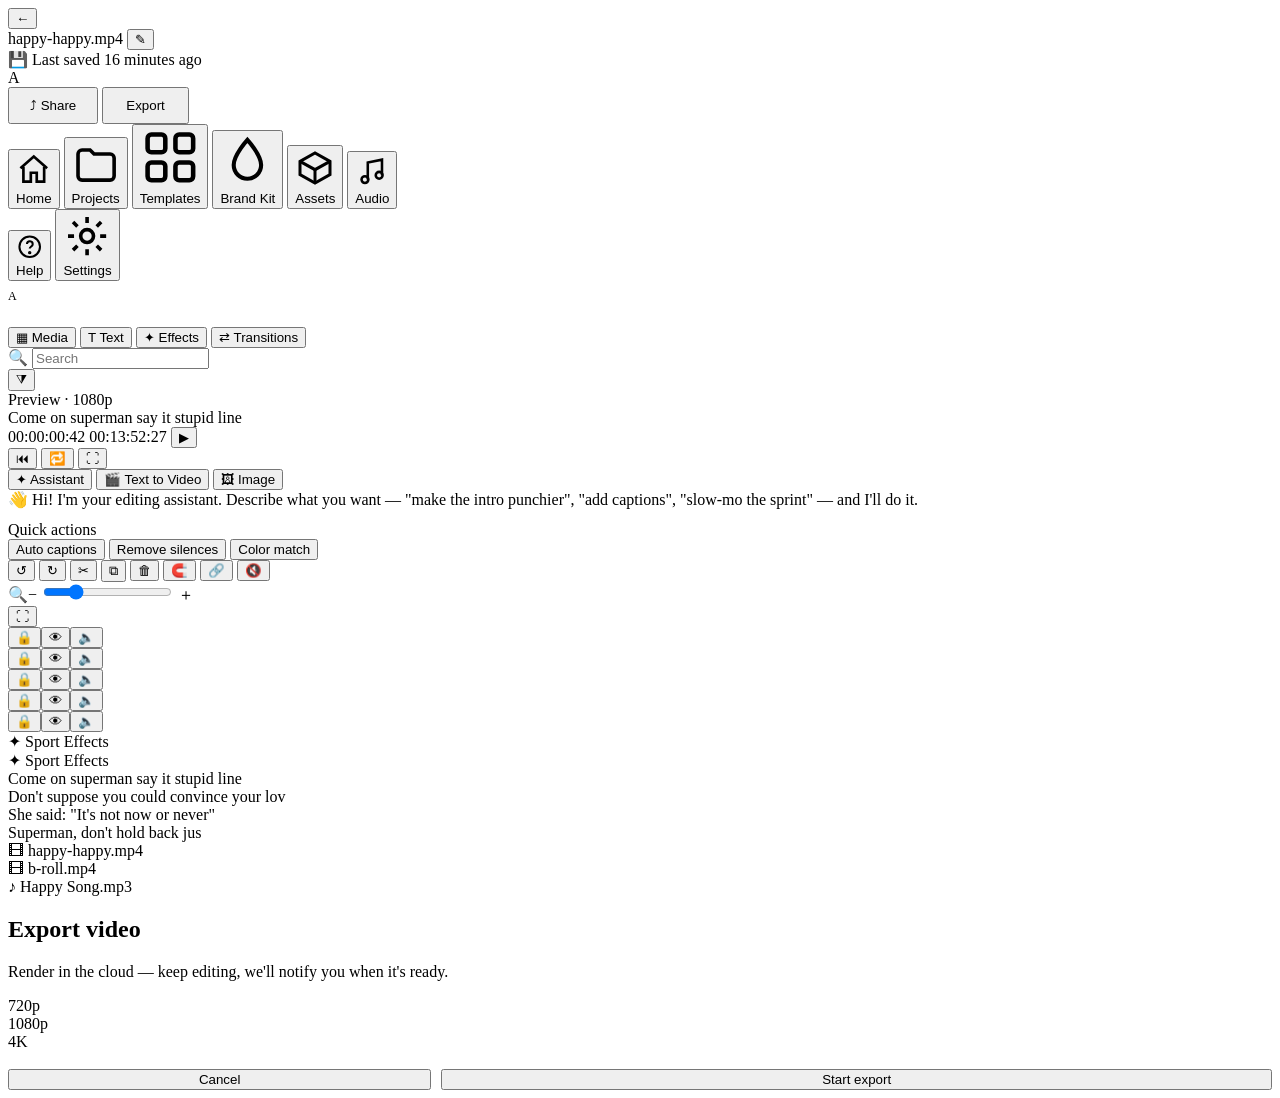
==== editor.html @ d5e33ec8 "Create editor.html" ====
<!DOCTYPE html>
<html lang="en">
<head>
  <meta charset="UTF-8" />
  <meta name="viewport" content="width=device-width, initial-scale=1.0" />
  <title>Editor — CutCut</title>
  <meta name="description" content="CutCut editor — multi-track timeline, AI generation and instant preview." />
  <link rel="stylesheet" href="css/main.css" />
  <link rel="stylesheet" href="css/editor.css" />
  <link rel="preconnect" href="https://fonts.googleapis.com" />
  <link rel="preconnect" href="https://fonts.gstatic.com" crossorigin />
  <link href="https://fonts.googleapis.com/css2?family=Inter:wght@400;500;600;700;800&display=swap" rel="stylesheet" />
</head>
<body class="editor-body" data-guard>

  <!-- ======= TOP BAR ======= -->
  <header class="ed-top">
    <button class="ed-back" id="backBtn" title="Back to projects">←</button>
    <div class="ed-title">
      <span id="projName">happy-happy.mp4</span>
      <button class="pencil" id="renameBtn" title="Rename">✎</button>
    </div>
    <span class="ed-saved">💾 <span id="savedAt">Last saved 16 minutes ago</span></span>
    <div class="ed-spacer"></div>
    <div class="avatar" id="avatar" title="Account">A</div>
    <button class="btn btn-light" id="shareBtn" style="padding:9px 20px">⤴ Share</button>
    <button class="btn btn-dark" id="exportBtn" style="padding:9px 22px">Export</button>
  </header>

  <!-- ======= WORKSPACE ======= -->
  <div class="ed-work">

    <!-- icon rail -->
    <nav class="ed-rail" aria-label="Editor sections">
      <button class="rail-btn" data-rail="home"><svg viewBox="0 0 24 24" fill="none" stroke="currentColor" stroke-width="1.8"><path d="M3 11l9-8 9 8"/><path d="M5 10v10h5v-6h4v6h5V10"/></svg>Home</button>
      <button class="rail-btn" data-rail="projects"><svg viewBox="0 0 24 24" fill="none" stroke="currentColor" stroke-width="1.8"><path d="M3 7a2 2 0 012-2h4l2 2h8a2 2 0 012 2v9a2 2 0 01-2 2H5a2 2 0 01-2-2z"/></svg>Projects</button>
      <button class="rail-btn" data-rail="templates"><svg viewBox="0 0 24 24" fill="none" stroke="currentColor" stroke-width="1.8"><rect x="3" y="3" width="7" height="7" rx="1.5"/><rect x="14" y="3" width="7" height="7" rx="1.5"/><rect x="3" y="14" width="7" height="7" rx="1.5"/><rect x="14" y="14" width="7" height="7" rx="1.5"/></svg>Templates</button>
      <button class="rail-btn" data-rail="brand"><svg viewBox="0 0 24 24" fill="none" stroke="currentColor" stroke-width="1.8"><path d="M12 3s6 6.6 6 11a6 6 0 01-12 0c0-4.4 6-11 6-11z"/></svg>Brand Kit</button>
      <button class="rail-btn" data-rail="assets"><svg viewBox="0 0 24 24" fill="none" stroke="currentColor" stroke-width="1.8"><path d="M21 8l-9-5-9 5v8l9 5 9-5z"/><path d="M3 8l9 5 9-5"/><path d="M12 13v8"/></svg>Assets</button>
      <button class="rail-btn on" data-rail="audio"><svg viewBox="0 0 24 24" fill="none" stroke="currentColor" stroke-width="1.8"><path d="M9 18V6l10-2v11"/><circle cx="7" cy="18" r="2.4"/><circle cx="17" cy="15" r="2.4"/></svg>Audio</button>
      <div class="rail-sep"></div>
      <button class="rail-btn bottom" data-rail="help"><svg viewBox="0 0 24 24" fill="none" stroke="currentColor" stroke-width="1.8"><circle cx="12" cy="12" r="9"/><path d="M9.6 9.6a2.5 2.5 0 015 .4c0 1.6-2.6 2-2.6 3.6"/><circle cx="12" cy="17.2" r=".6" fill="currentColor"/></svg>Help</button>
      <button class="rail-btn" data-rail="settings"><svg viewBox="0 0 24 24" fill="none" stroke="currentColor" stroke-width="1.8"><circle cx="12" cy="12" r="3.2"/><path d="M12 2.5v3M12 18.5v3M2.5 12h3M18.5 12h3M5 5l2.2 2.2M16.8 16.8L19 19M19 5l-2.2 2.2M7.2 16.8L5 19"/></svg>Settings</button>
      <div class="avatar" style="width:34px;height:34px;font-size:.75rem;margin:8px 0 4px" id="avatarRail">A</div>
    </nav>

    <!-- media panel -->
    <aside class="ed-media">
      <div class="media-tabs" id="mediaTabs">
        <button class="media-tab on" data-mtab="media">▦ Media</button>
        <button class="media-tab" data-mtab="text">T Text</button>
        <button class="media-tab" data-mtab="effects">✦ Effects</button>
        <button class="media-tab" data-mtab="trans">⇄ Transitions</button>
      </div>
      <div class="media-search">
        <div class="box">🔍 <input type="text" id="mediaSearch" placeholder="Search" /></div>
        <button class="filter-btn" title="Filter">⧩</button>
      </div>
      <div class="media-grid" id="mediaGrid"><!-- filled by JS --></div>
    </aside>

    <!-- stage -->
    <section class="ed-stage">
      <div class="ed-preview">
        <div class="preview-frame">
          <div class="track-scene"></div>
          <span class="preview-badge">Preview · 1080p</span>
          <div class="preview-cap" id="previewCap">Come on superman say it stupid line</div>
        </div>
      </div>
      <div class="ed-transport">
        <span class="tcode" id="tcNow">00:00:00:42</span>
        <span class="tcode dim" id="tcEnd">00:13:52:27</span>
        <button class="tplay" id="playBtn" title="Play / pause (Space)">▶</button>
        <div class="ticons">
          <button class="ticon" id="prevEdit" title="Previous edit">⏮</button>
          <button class="ticon" id="loopBtn" title="Loop">🔁</button>
          <button class="ticon" id="fullBtn" title="Fullscreen preview">⛶</button>
        </div>
      </div>
    </section>

    <!-- right panel -->
    <aside class="ed-side">
      <div class="side-tabs" id="sideTabs">
        <button class="side-tab on" data-stab="assistant">✦ Assistant</button>
        <button class="side-tab" data-stab="t2v">🎬 Text to Video</button>
        <button class="side-tab" data-stab="i2v">🖼 Image</button>
      </div>
      <div class="side-body">
        <div data-spanel="assistant">
          <div class="side-hint">👋 Hi! I'm your editing assistant. Describe what you want — "make the intro punchier", "add captions", "slow-mo the sprint" — and I'll do it.</div>
          <div style="height:12px"></div>
          <label>Quick actions</label>
          <div class="pill-row">
            <button class="ratio-pill" data-qa="Auto captions">Auto captions</button>
            <button class="ratio-pill" data-qa="Remove silences">Remove silences</button>
            <button class="ratio-pill" data-qa="Color match">Color match</button>
          </div>
        </div>
        <div data-spanel="t2v" hidden>
          <label>Description</label>
          <textarea class="side-desc" id="t2vPrompt">Create a high-energy sports video with a vibrant and dynamic atmosphere. Show athletes in intense motion running, jumping, training, and competing captured in cinematic slow motion and fast cuts. Use bold, saturated colors, dramatic lighting, and strong contrast.</textarea>
          <div style="height:14px"></div>
          <label>Model</label>
          <select class="side-select" id="modelSel">
            <option>◉ &nbsp;Google Veo 3</option>
            <option>◉ &nbsp;Runway Gen-4</option>
            <option>◉ &nbsp;Luma Dream Machine</option>
            <option>◉ &nbsp;Pika 2.0</option>
          </select>
          <div style="height:14px"></div>
          <label>Ratio</label>
          <div class="pill-row" id="ratioRow">
            <button class="ratio-pill on">4:5</button><button class="ratio-pill">1:1</button><button class="ratio-pill">9:16</button><button class="ratio-pill">16:9</button><button class="ratio-pill">3:2</button>
          </div>
          <div style="height:14px"></div>
          <label>Duration</label>
          <select class="side-select"><option>⏱ &nbsp;10s</option><option>⏱ &nbsp;5s</option><option>⏱ &nbsp;15s</option></select>
          <div style="height:14px"></div>
          <div class="credit-row"><span>My Credits</span><b>⚡ 24</b></div>
          <div style="height:6px"></div>
          <button class="gen-btn" id="genBtn">✦ Generate</button>
        </div>
        <div data-spanel="i2v" hidden>
          <div class="side-hint">🖼 Upload a still image and animate it — camera pushes, parallax and subtle motion, straight onto the timeline.</div>
          <div style="height:12px"></div>
          <button class="gen-btn" id="imgBtn" style="background:#fff;color:var(--ink);border:1px dashed var(--line)">＋ Upload image</button>
        </div>
      </div>
    </aside>
  </div>

  <!-- ======= TIMELINE ======= -->
  <section class="ed-timeline">
    <div class="tl-tools">
      <button class="tool-btn" title="Undo">↺</button>
      <button class="tool-btn" title="Redo">↻</button>
      <button class="tool-btn" title="Split">✂</button>
      <button class="tool-btn" title="Duplicate">⧉</button>
      <button class="tool-btn" title="Delete">🗑</button>
      <span class="sp"></span>
      <button class="tool-btn" title="Snapping">🧲</button>
      <button class="tool-btn" title="Link clips">🔗</button>
      <button class="tool-btn" title="Mute all">🔇</button>
      <div class="zoom">🔍− <input type="range" id="zoomRange" min="1" max="10" step="0.5" value="3.2" /> ＋</div>
      <button class="tool-btn" id="zoomFit" title="Zoom to fit">⛶</button>
    </div>
    <div class="tl-main">
      <div class="tl-heads" id="tlHeads">
        <div class="tl-ruler-space"></div>
        <div class="tl-head"><button title="Lock">🔒</button><button title="Show/hide">👁</button><button title="Mute">🔈</button></div>
        <div class="tl-head"><button title="Lock">🔒</button><button title="Show/hide">👁</button><button title="Mute">🔈</button></div>
        <div class="tl-head"><button title="Lock">🔒</button><button title="Show/hide">👁</button><button title="Mute">🔈</button></div>
        <div class="tl-head"><button title="Lock">🔒</button><button title="Show/hide">👁</button><button title="Mute">🔈</button></div>
        <div class="tl-head audio"><button title="Lock">🔒</button><button title="Show/hide">👁</button><button title="Mute">🔈</button></div>
      </div>
      <div class="tl-scroll" id="tlScroll">
        <div class="tl-inner" id="tlInner">
          <div class="tl-ruler" id="tlRuler"></div>
          <div class="tl-lane" data-lane="fx">
            <div class="clip fx" data-start="8"   data-dur="95">✦ <span>Sport Effects</span></div>
            <div class="clip fx" data-start="205" data-dur="95">✦ <span>Sport Effects</span></div>
          </div>
          <div class="tl-lane" data-lane="cap">
            <div class="clip cap" data-start="52"  data-dur="42" data-cap="Come on superman say it stupid line"><span>Come on superman say it stupid line</span></div>
            <div class="clip cap" data-start="100" data-dur="44" data-cap="Don't suppose you could convince your lov"><span>Don't suppose you could convince your lov</span></div>
            <div class="clip cap" data-start="150" data-dur="42" data-cap="She said: 'It's not now or never'"><span>She said: "It's not now or never"</span></div>
            <div class="clip cap" data-start="198" data-dur="44" data-cap="Superman, don't hold back jus"><span>Superman, don't hold back jus</span></div>
          </div>
          <div class="tl-lane" data-lane="vid">
            <div class="clip vid" data-start="58" data-dur="120"><span>🎞 happy-happy.mp4</span></div>
          </div>
          <div class="tl-lane" data-lane="vid2">
            <div class="clip vid" data-start="172" data-dur="64"><span>🎞 b-roll.mp4</span></div>
          </div>
          <div class="tl-lane audio" data-lane="aud">
            <div class="clip aud" data-start="0" data-dur="360">
              <div class="wave" id="wave"></div>
              <span class="clabel">♪ Happy Song.mp3</span>
            </div>
          </div>
          <div class="playhead" id="playhead" style="left:134px"></div>
        </div>
      </div>
    </div>
  </section>

  <!-- export modal -->
  <div class="modal-veil" id="exportModal">
    <div class="modal">
      <h2>Export video</h2>
      <p>Render in the cloud — keep editing, we'll notify you when it's ready.</p>
      <div class="exp-row" id="resRow">
        <div class="exp-opt" data-res="720p">720p</div>
        <div class="exp-opt on" data-res="1080p">1080p</div>
        <div class="exp-opt" data-res="4K">4K</div>
      </div>
      <div class="exp-bar" id="expBar"><i id="expFill"></i></div>
      <div class="exp-status" id="expStatus"></div>
      <div style="display:flex;gap:10px;margin-top:18px">
        <button class="btn btn-light" id="expCancel" style="flex:1">Cancel</button>
        <button class="btn btn-dark" id="expStart" style="flex:2">Start export</button>
      </div>
    </div>
  </div>

  <div class="toast" id="toast"></div>
  <script src="js/main.js"></script>
  <script src="js/editor.js"></script>
</body>
</html>
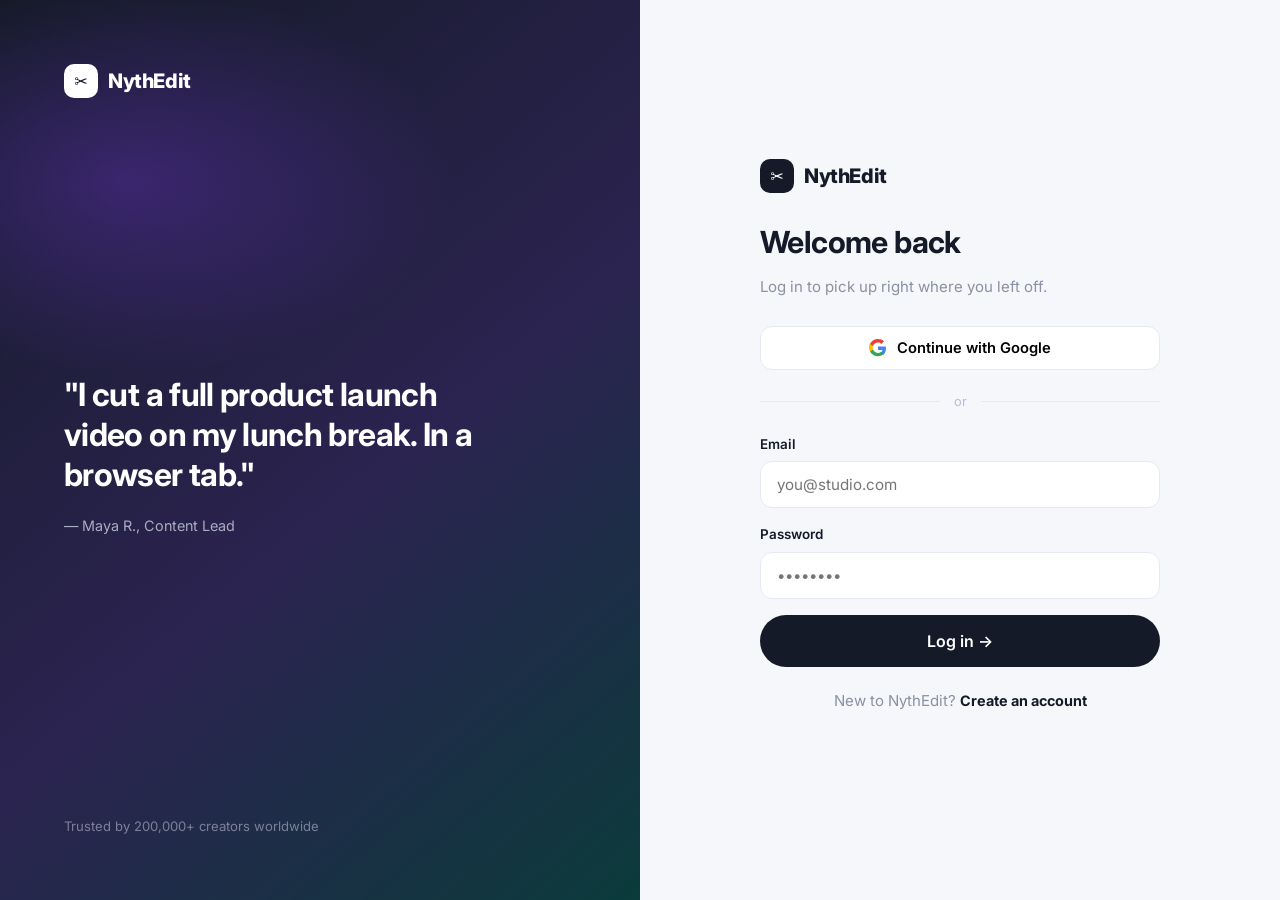
==== commit 572b18d4: "Update editor.html" ====
--- a/editor.html
+++ b/editor.html
@@ -3,10 +3,10 @@
 <head>
   <meta charset="UTF-8" />
   <meta name="viewport" content="width=device-width, initial-scale=1.0" />
-  <title>Editor — CutCut</title>
-  <meta name="description" content="CutCut editor — multi-track timeline, AI generation and instant preview." />
-  <link rel="stylesheet" href="css/main.css" />
-  <link rel="stylesheet" href="css/editor.css" />
+  <title>Editor — NythEdit</title>
+  <meta name="description" content="NythEdit editor — multi-track timeline, AI generation and instant preview." />
+  <link rel="stylesheet" href="main.css" />
+  <link rel="stylesheet" href="editor.css" />
   <link rel="preconnect" href="https://fonts.googleapis.com" />
   <link rel="preconnect" href="https://fonts.gstatic.com" crossorigin />
   <link href="https://fonts.googleapis.com/css2?family=Inter:wght@400;500;600;700;800&display=swap" rel="stylesheet" />
@@ -206,7 +206,7 @@
   </div>
 
   <div class="toast" id="toast"></div>
-  <script src="js/main.js"></script>
-  <script src="js/editor.js"></script>
+  <script src="main.js"></script>
+  <script src="editor.js"></script>
 </body>
 </html>
--- a/main.css
+++ b/main.css
@@ -0,0 +1,287 @@
+/* ============================================================
+   CutCut — shared styles (landing, login, projects)
+   ============================================================ */
+:root{
+  --bg:#f6f7fb;
+  --panel:#ffffff;
+  --line:#e7e9f2;
+  --line-soft:#eef0f6;
+  --ink:#151a28;
+  --ink-2:#3c4256;
+  --muted:#8b90a3;
+  --muted-2:#b9bdcf;
+  --brand:#151a28;
+  --accent:#7c3aed;
+  --accent-soft:#f1e9fd;
+  --teal:#0ea5a4;
+  --radius:16px;
+  --radius-s:10px;
+  --shadow:0 12px 32px rgba(18,24,60,.08);
+  --shadow-lg:0 24px 70px rgba(18,24,60,.14);
+  --font:'Inter',system-ui,-apple-system,'Segoe UI',Roboto,Helvetica,Arial,sans-serif;
+}
+*{margin:0;padding:0;box-sizing:border-box}
+html{scroll-behavior:smooth}
+body{
+  font-family:var(--font);
+  background:var(--bg);
+  color:var(--ink);
+  -webkit-font-smoothing:antialiased;
+  line-height:1.55;
+}
+a{color:inherit;text-decoration:none}
+img{max-width:100%;display:block}
+button{font-family:inherit}
+::selection{background:#151a28;color:#fff}
+
+/* ---------- buttons ---------- */
+.btn{
+  display:inline-flex;align-items:center;justify-content:center;gap:8px;
+  padding:12px 24px;border-radius:999px;font-weight:600;font-size:.92rem;
+  border:1px solid transparent;cursor:pointer;transition:transform .18s,box-shadow .18s,background .18s;
+  white-space:nowrap;
+}
+.btn:hover{transform:translateY(-1px)}
+.btn:active{transform:translateY(0)}
+.btn-dark{background:var(--brand);color:#fff}
+.btn-dark:hover{box-shadow:0 10px 26px rgba(21,26,40,.35)}
+.btn-light{background:#fff;color:var(--ink);border-color:var(--line)}
+.btn-light:hover{border-color:var(--ink)}
+.btn-ghost{background:transparent;color:var(--ink-2)}
+.btn-ghost:hover{background:#eceef5}
+.btn-lg{padding:15px 34px;font-size:1rem}
+.btn-block{width:100%}
+.btn:disabled{opacity:.6;cursor:wait;transform:none}
+
+/* ---------- landing nav ---------- */
+.site-nav{
+  position:sticky;top:0;z-index:50;
+  display:flex;align-items:center;justify-content:space-between;
+  padding:14px clamp(20px,4vw,48px);
+  background:rgba(255,255,255,.82);backdrop-filter:blur(14px);
+  border-bottom:1px solid var(--line);
+}
+.brand{display:flex;align-items:center;gap:10px;font-weight:800;font-size:1.25rem;letter-spacing:-.02em}
+.brand-mark{
+  width:34px;height:34px;border-radius:10px;background:var(--brand);color:#fff;
+  display:grid;place-items:center;font-size:1rem;
+}
+.site-links{display:flex;gap:30px;font-size:.92rem;font-weight:500;color:var(--ink-2)}
+.site-links a{position:relative;padding:4px 0}
+.site-links a:hover{color:var(--ink)}
+.site-links a::after{content:'';position:absolute;left:0;bottom:-2px;height:2px;width:0;background:var(--ink);transition:width .2s}
+.site-links a:hover::after{width:100%}
+.nav-cta{display:flex;align-items:center;gap:10px}
+.menu-btn{display:none;background:none;border:0;cursor:pointer;padding:8px;flex-direction:column;gap:5px}
+.menu-btn span{width:24px;height:2px;background:var(--ink);border-radius:2px;display:block}
+
+/* ---------- hero ---------- */
+.hero{
+  padding:clamp(60px,9vw,120px) clamp(20px,5vw,60px) 40px;
+  text-align:center;position:relative;overflow:hidden;
+}
+.hero::before{
+  content:'';position:absolute;inset:0;pointer-events:none;
+  background:
+    radial-gradient(700px 340px at 18% 8%, rgba(124,58,237,.10), transparent 65%),
+    radial-gradient(700px 340px at 84% 12%, rgba(14,165,164,.10), transparent 65%);
+}
+.hero-inner{position:relative;max-width:880px;margin:0 auto}
+.hero-badge{
+  display:inline-flex;align-items:center;gap:8px;font-size:.8rem;font-weight:600;
+  background:#fff;border:1px solid var(--line);border-radius:999px;padding:8px 18px;margin-bottom:26px;
+  box-shadow:var(--shadow);color:var(--ink-2);
+}
+.hero-badge .dot{width:8px;height:8px;border-radius:50%;background:#22c55e;box-shadow:0 0 0 4px rgba(34,197,94,.18)}
+.hero h1{
+  font-size:clamp(2.6rem,6.4vw,4.6rem);line-height:1.04;letter-spacing:-.035em;font-weight:800;margin-bottom:22px;
+}
+.hero h1 .grad{
+  background:linear-gradient(100deg,#7c3aed,#0ea5a4);
+  -webkit-background-clip:text;background-clip:text;color:transparent;
+}
+.hero p.sub{font-size:clamp(1rem,2vw,1.2rem);color:var(--muted);max-width:620px;margin:0 auto 36px}
+.hero-cta{display:flex;gap:14px;justify-content:center;flex-wrap:wrap;margin-bottom:18px}
+.hero-note{font-size:.82rem;color:var(--muted-2)}
+.hero-mock{position:relative;max-width:1020px;margin:64px auto 0;text-align:left}
+.mock-window{
+  background:#fff;border:1px solid var(--line);border-radius:20px;box-shadow:var(--shadow-lg);overflow:hidden;
+}
+.mock-bar{display:flex;align-items:center;gap:8px;padding:12px 18px;border-bottom:1px solid var(--line-soft);background:#fafbfe}
+.mock-bar i{width:11px;height:11px;border-radius:50%;display:block}
+.mock-bar i:nth-child(1){background:#ff5f57}.mock-bar i:nth-child(2){background:#febc2e}.mock-bar i:nth-child(3){background:#28c840}
+.mock-bar span{margin-left:8px;font-size:.78rem;color:var(--muted);background:#eef0f6;border-radius:8px;padding:4px 14px}
+.mock-body{display:grid;grid-template-columns:200px 1fr 220px;min-height:340px}
+.mock-rail{background:#fafbfe;border-right:1px solid var(--line-soft);padding:16px 10px;display:flex;flex-direction:column;gap:6px}
+.mock-rail b{display:block;height:34px;border-radius:9px;background:#eef0f6}
+.mock-rail b.on{background:#151a28}
+.mock-stage{padding:18px;display:flex;flex-direction:column;gap:12px}
+.mock-preview{flex:1;border-radius:12px;background:linear-gradient(135deg,#2b3a67,#7c3aed 55%,#0ea5a4);position:relative;overflow:hidden;min-height:180px}
+.mock-preview::after{content:'▶';position:absolute;inset:0;display:grid;place-items:center;color:rgba(255,255,255,.85);font-size:2.4rem}
+.mock-tl{display:flex;flex-direction:column;gap:7px}
+.mock-tl i{display:block;height:16px;border-radius:6px}
+.mock-tl i:nth-child(1){background:#d9c8f7;width:72%}
+.mock-tl i:nth-child(2){background:#bfe9e7;width:88%}
+.mock-tl i:nth-child(3){background:#e3e6f0;width:96%}
+.mock-side{background:#fafbfe;border-left:1px solid var(--line-soft);padding:16px 14px;display:flex;flex-direction:column;gap:9px}
+.mock-side b{display:block;height:30px;border-radius:8px;background:#eef0f6}
+.mock-side b.dark{background:#151a28;height:36px;border-radius:999px;margin-top:6px}
+
+/* ---------- sections ---------- */
+.section{padding:clamp(64px,8vw,110px) clamp(20px,5vw,60px)}
+.wrap{max-width:1140px;margin:0 auto}
+.kicker{font-size:.78rem;font-weight:700;letter-spacing:.18em;text-transform:uppercase;color:var(--accent);margin-bottom:14px}
+.h2{font-size:clamp(1.9rem,4.4vw,3rem);letter-spacing:-.03em;font-weight:800;line-height:1.1;margin-bottom:16px}
+.lead{color:var(--muted);font-size:1.05rem;max-width:640px}
+.center{text-align:center}
+.center .lead{margin:0 auto}
+
+/* features */
+.feat-grid{display:grid;grid-template-columns:repeat(3,1fr);gap:20px;margin-top:48px}
+.feat{background:#fff;border:1px solid var(--line);border-radius:var(--radius);padding:30px 28px;transition:transform .2s,box-shadow .2s}
+.feat:hover{transform:translateY(-5px);box-shadow:var(--shadow)}
+.feat-ico{width:48px;height:48px;border-radius:14px;display:grid;place-items:center;font-size:1.35rem;margin-bottom:18px}
+.feat h3{font-size:1.08rem;margin-bottom:8px;letter-spacing:-.01em}
+.feat p{color:var(--muted);font-size:.92rem}
+
+/* ai split */
+.ai-split{display:grid;grid-template-columns:1fr 1fr;gap:clamp(30px,5vw,70px);align-items:center;margin-top:20px}
+.prompt-card{background:#fff;border:1px solid var(--line);border-radius:var(--radius);box-shadow:var(--shadow-lg);overflow:hidden}
+.prompt-head{padding:14px 20px;border-bottom:1px solid var(--line-soft);font-weight:700;font-size:.9rem;display:flex;align-items:center;gap:10px}
+.prompt-head .spark{background:var(--accent-soft);color:var(--accent);width:28px;height:28px;border-radius:9px;display:grid;place-items:center}
+.prompt-body{padding:20px}
+.prompt-body label{font-size:.78rem;font-weight:600;color:var(--muted);text-transform:uppercase;letter-spacing:.08em}
+.prompt-text{background:#f7f8fc;border:1px solid var(--line-soft);border-radius:12px;padding:14px 16px;font-size:.9rem;color:var(--ink-2);margin:10px 0 16px}
+.ratio-row{display:flex;gap:8px;margin:12px 0 18px}
+.ratio{border:1px solid var(--line);background:#fff;border-radius:9px;padding:8px 14px;font-size:.82rem;font-weight:600;cursor:pointer;color:var(--ink-2)}
+.ratio.on{background:var(--brand);color:#fff;border-color:var(--brand)}
+.checklist{list-style:none;margin-top:26px;display:flex;flex-direction:column;gap:14px}
+.checklist li{display:flex;gap:12px;align-items:flex-start;color:var(--ink-2);font-size:.95rem}
+.checklist .tick{flex:0 0 24px;width:24px;height:24px;border-radius:50%;background:#e7f9ed;color:#16a34a;display:grid;place-items:center;font-size:.8rem;font-weight:700}
+
+/* templates */
+.tpl-row{display:grid;grid-template-columns:repeat(4,1fr);gap:18px;margin-top:44px}
+.tpl{border-radius:var(--radius);overflow:hidden;background:#fff;border:1px solid var(--line);transition:transform .2s,box-shadow .2s;cursor:pointer}
+.tpl:hover{transform:translateY(-5px);box-shadow:var(--shadow)}
+.tpl-art{aspect-ratio:4/5;position:relative;display:flex;align-items:flex-end;padding:16px;color:#fff;font-weight:700}
+.tpl-art span{position:relative;z-index:1;font-size:.95rem}
+.tpl-art::after{content:'';position:absolute;inset:0;background:linear-gradient(180deg,transparent 45%,rgba(8,10,20,.55))}
+.tpl small{display:block;padding:12px 16px;color:var(--muted);font-size:.8rem}
+
+/* pricing */
+.price-grid{display:grid;grid-template-columns:repeat(3,1fr);gap:20px;margin-top:48px;align-items:stretch}
+.price{background:#fff;border:1px solid var(--line);border-radius:20px;padding:36px 32px;display:flex;flex-direction:column}
+.price.hot{border:2px solid var(--brand);box-shadow:var(--shadow-lg);position:relative}
+.price .tag{position:absolute;top:-14px;left:50%;transform:translateX(-50%);background:var(--brand);color:#fff;font-size:.72rem;font-weight:700;padding:5px 16px;border-radius:999px;letter-spacing:.06em}
+.price h3{font-size:1.05rem;margin-bottom:6px}
+.price .amt{font-size:2.6rem;font-weight:800;letter-spacing:-.03em;margin:8px 0}
+.price .amt small{font-size:.95rem;font-weight:500;color:var(--muted)}
+.price ul{list-style:none;margin:20px 0 28px;display:flex;flex-direction:column;gap:11px;color:var(--ink-2);font-size:.9rem;flex:1}
+.price ul li::before{content:'✓';color:#16a34a;font-weight:700;margin-right:10px}
+
+/* cta banner */
+.cta-banner{
+  background:linear-gradient(120deg,#151a28,#2b2350 60%,#0e3a3a);color:#fff;border-radius:28px;
+  padding:clamp(48px,7vw,90px) clamp(28px,6vw,80px);text-align:center;position:relative;overflow:hidden;
+}
+.cta-banner::before{content:'';position:absolute;inset:0;background:radial-gradient(600px 280px at 50% 0%,rgba(124,58,237,.35),transparent 70%)}
+.cta-banner h2{font-size:clamp(2rem,5vw,3.4rem);letter-spacing:-.03em;position:relative;margin-bottom:16px}
+.cta-banner p{color:#c6c9d8;max-width:520px;margin:0 auto 32px;position:relative}
+.cta-banner .btn-light{position:relative}
+
+/* footer */
+footer.site{border-top:1px solid var(--line);padding:56px clamp(20px,5vw,60px) 32px;background:#fff;margin-top:40px}
+.foot-grid{max-width:1140px;margin:0 auto;display:grid;grid-template-columns:1.4fr 1fr 1fr 1fr;gap:32px}
+.foot-grid h4{font-size:.82rem;text-transform:uppercase;letter-spacing:.1em;color:var(--muted);margin-bottom:16px}
+.foot-grid ul{list-style:none;display:flex;flex-direction:column;gap:10px;font-size:.92rem;color:var(--ink-2)}
+.foot-grid ul a:hover{color:var(--ink)}
+.foot-note{max-width:1140px;margin:40px auto 0;padding-top:24px;border-top:1px solid var(--line-soft);display:flex;justify-content:space-between;color:var(--muted-2);font-size:.82rem;flex-wrap:wrap;gap:10px}
+
+/* ---------- auth ---------- */
+.auth-page{min-height:100vh;display:grid;grid-template-columns:1fr 1fr}
+.auth-side{
+  background:linear-gradient(140deg,#151a28,#2b2350 55%,#0b3b3b);color:#fff;
+  padding:clamp(32px,5vw,72px);display:flex;flex-direction:column;justify-content:space-between;position:relative;overflow:hidden;
+}
+.auth-side::before{content:'';position:absolute;inset:0;background:radial-gradient(500px 300px at 20% 20%,rgba(124,58,237,.3),transparent 65%)}
+.auth-side .brand{color:#fff;position:relative}
+.auth-side .brand-mark{background:#fff;color:#151a28}
+.auth-quote{position:relative;max-width:420px}
+.auth-quote p{font-size:clamp(1.4rem,2.6vw,2rem);font-weight:700;letter-spacing:-.02em;line-height:1.25;margin-bottom:18px}
+.auth-quote cite{font-style:normal;color:#a9adc0;font-size:.9rem}
+.auth-form-wrap{display:flex;align-items:center;justify-content:center;padding:clamp(32px,5vw,72px)}
+.auth-card{width:100%;max-width:400px}
+.auth-card h1{font-size:1.9rem;letter-spacing:-.02em;margin-bottom:8px}
+.auth-card>p{color:var(--muted);font-size:.94rem;margin-bottom:28px}
+.field{margin-bottom:16px}
+.field label{display:block;font-size:.84rem;font-weight:600;margin-bottom:7px}
+.field input{
+  width:100%;padding:13px 16px;border:1px solid var(--line);border-radius:12px;font-size:.95rem;font-family:inherit;
+  background:#fff;outline:none;transition:border-color .2s,box-shadow .2s;
+}
+.field input:focus{border-color:var(--ink);box-shadow:0 0 0 3px rgba(21,26,40,.08)}
+.auth-alt{display:flex;align-items:center;gap:14px;color:var(--muted-2);font-size:.8rem;margin:22px 0}
+.auth-alt::before,.auth-alt::after{content:'';flex:1;height:1px;background:var(--line)}
+.google-btn{display:flex;align-items:center;justify-content:center;gap:10px;width:100%;padding:12px;border:1px solid var(--line);border-radius:12px;background:#fff;font-weight:600;font-size:.92rem;cursor:pointer;transition:border-color .2s}
+.google-btn:hover{border-color:var(--ink)}
+.auth-switch{text-align:center;margin-top:22px;font-size:.9rem;color:var(--muted)}
+.auth-switch button{background:none;border:0;color:var(--ink);font-weight:700;cursor:pointer;font-size:.9rem}
+.auth-switch button:hover{text-decoration:underline}
+.form-err{display:none;background:#fef2f2;border:1px solid #fecaca;color:#b91c1c;font-size:.85rem;border-radius:10px;padding:10px 14px;margin-bottom:16px}
+
+/* ---------- projects ---------- */
+.topbar-app{
+  position:sticky;top:0;z-index:50;background:rgba(255,255,255,.85);backdrop-filter:blur(14px);
+  border-bottom:1px solid var(--line);display:flex;align-items:center;gap:18px;padding:12px clamp(20px,4vw,44px);
+}
+.topbar-app .search{flex:1;max-width:420px;position:relative}
+.topbar-app .search input{width:100%;padding:10px 16px 10px 40px;border:1px solid var(--line);border-radius:999px;font-size:.9rem;font-family:inherit;background:#f7f8fc;outline:none}
+.topbar-app .search input:focus{border-color:var(--ink);background:#fff}
+.topbar-app .search svg{position:absolute;left:14px;top:50%;transform:translateY(-50%);opacity:.5}
+.avatar{width:38px;height:38px;border-radius:50%;background:linear-gradient(135deg,#7c3aed,#0ea5a4);color:#fff;display:grid;place-items:center;font-weight:700;cursor:pointer;font-size:.9rem}
+.proj-head{max-width:1140px;margin:0 auto;padding:40px clamp(20px,4vw,44px) 8px;display:flex;align-items:end;justify-content:space-between;gap:16px;flex-wrap:wrap}
+.proj-head h1{font-size:2rem;letter-spacing:-.025em}
+.proj-head p{color:var(--muted);font-size:.94rem}
+.chips{display:flex;gap:10px;padding:18px clamp(20px,4vw,44px) 6px;max-width:1140px;margin:0 auto;flex-wrap:wrap}
+.chip{padding:9px 20px;border-radius:999px;border:1px solid var(--line);background:#fff;font-size:.86rem;font-weight:600;color:var(--ink-2);cursor:pointer}
+.chip.on{background:var(--brand);color:#fff;border-color:var(--brand)}
+.proj-grid-app{max-width:1140px;margin:0 auto;padding:22px clamp(20px,4vw,44px) 80px;display:grid;grid-template-columns:repeat(3,1fr);gap:22px}
+.proj-card{background:#fff;border:1px solid var(--line);border-radius:var(--radius);overflow:hidden;cursor:pointer;transition:transform .2s,box-shadow .2s}
+.proj-card:hover{transform:translateY(-5px);box-shadow:var(--shadow-lg)}
+.proj-thumb{aspect-ratio:16/9;position:relative;display:flex;align-items:center;justify-content:center;color:#fff;font-weight:800;font-size:1.3rem;letter-spacing:.04em}
+.proj-thumb .dur{position:absolute;right:10px;bottom:10px;background:rgba(10,12,20,.72);font-size:.72rem;font-weight:600;padding:3px 9px;border-radius:7px}
+.proj-card.new .proj-thumb{background:#f1f3f9;color:var(--muted);font-size:2.6rem;font-weight:300;border:2px dashed var(--line)}
+.proj-meta{padding:16px 18px}
+.proj-meta h3{font-size:.98rem;margin-bottom:4px}
+.proj-meta p{font-size:.8rem;color:var(--muted)}
+
+/* ---------- toast ---------- */
+.toast{
+  position:fixed;bottom:28px;left:50%;transform:translate(-50%,80px);z-index:200;
+  background:#151a28;color:#fff;padding:13px 24px;border-radius:12px;font-size:.9rem;font-weight:500;
+  box-shadow:var(--shadow-lg);opacity:0;transition:transform .3s,opacity .3s;pointer-events:none;max-width:90vw;text-align:center;
+}
+.toast.show{transform:translate(-50%,0);opacity:1}
+
+/* ---------- reveal ---------- */
+.reveal{opacity:0;transform:translateY(26px);transition:opacity .7s ease,transform .7s ease}
+.reveal.visible{opacity:1;transform:none}
+
+/* ---------- responsive ---------- */
+@media(max-width:960px){
+  .feat-grid,.tpl-row,.price-grid{grid-template-columns:1fr 1fr}
+  .ai-split{grid-template-columns:1fr}
+  .foot-grid{grid-template-columns:1fr 1fr}
+  .mock-body{grid-template-columns:1fr}
+  .mock-rail,.mock-side{display:none}
+  .proj-grid-app{grid-template-columns:1fr 1fr}
+  .auth-page{grid-template-columns:1fr}
+  .auth-side{display:none}
+}
+@media(max-width:640px){
+  .site-links{display:none}
+  .menu-btn{display:flex}
+  .site-nav .nav-cta .btn-ghost{display:none}
+  .feat-grid,.tpl-row,.price-grid,.proj-grid-app{grid-template-columns:1fr}
+  .topbar-app .search{display:none}
+}
--- a/editor.css
+++ b/editor.css
@@ -0,0 +1,190 @@
+/* ============================================================
+   CutCut — editor styles
+   ============================================================ */
+.editor-body{height:100vh;overflow:hidden;background:#f4f5f9;display:flex;flex-direction:column}
+
+/* ---------- top bar ---------- */
+.ed-top{
+  height:58px;flex:0 0 58px;background:#fff;border-bottom:1px solid var(--line);
+  display:flex;align-items:center;gap:14px;padding:0 16px;z-index:30;
+}
+.ed-back{width:34px;height:34px;border-radius:9px;border:1px solid var(--line);background:#fff;display:grid;place-items:center;cursor:pointer;font-size:1rem}
+.ed-back:hover{background:#f1f3f9}
+.ed-title{display:flex;align-items:center;gap:8px;font-weight:600;font-size:.92rem}
+.ed-title .pencil{color:var(--muted);cursor:pointer;border:0;background:none;font-size:.9rem}
+.ed-title .pencil:hover{color:var(--ink)}
+.ed-saved{font-size:.78rem;color:var(--muted);display:flex;align-items:center;gap:6px}
+.ed-spacer{flex:1}
+.ed-top .avatar{width:32px;height:32px;font-size:.78rem}
+
+/* ---------- workspace layout ---------- */
+.ed-work{flex:1;display:flex;min-height:0}
+
+/* icon rail */
+.ed-rail{
+  width:78px;flex:0 0 78px;background:#fff;border-right:1px solid var(--line);
+  display:flex;flex-direction:column;align-items:center;padding:10px 0;gap:2px;overflow-y:auto;
+}
+.rail-btn{
+  width:62px;padding:9px 0 7px;border:0;background:none;border-radius:12px;cursor:pointer;
+  display:flex;flex-direction:column;align-items:center;gap:4px;color:#5b6072;font-size:.64rem;font-weight:600;
+}
+.rail-btn svg{width:21px;height:21px}
+.rail-btn:hover{background:#f1f3f9;color:var(--ink)}
+.rail-btn.on{background:#eef0f6;color:var(--ink)}
+.rail-sep{width:40px;height:1px;background:var(--line);margin:8px 0}
+.rail-btn.bottom{margin-top:auto}
+
+/* media panel */
+.ed-media{
+  width:296px;flex:0 0 296px;background:#fff;border-right:1px solid var(--line);
+  display:flex;flex-direction:column;min-height:0;
+}
+.media-tabs{display:flex;gap:4px;padding:12px 14px 0;border-bottom:1px solid var(--line-soft)}
+.media-tab{border:0;background:none;padding:9px 12px;font-size:.84rem;font-weight:600;color:var(--muted);cursor:pointer;border-bottom:2px solid transparent;display:flex;align-items:center;gap:6px}
+.media-tab.on{color:var(--ink);border-bottom-color:var(--ink)}
+.media-search{display:flex;gap:8px;padding:12px 14px}
+.media-search .box{flex:1;display:flex;align-items:center;gap:8px;border:1px solid var(--line);border-radius:10px;padding:8px 12px;background:#f7f8fc}
+.media-search input{border:0;background:none;outline:none;font-size:.84rem;width:100%;font-family:inherit}
+.media-search .filter-btn{width:38px;border:1px solid var(--line);border-radius:10px;background:#fff;cursor:pointer;color:var(--muted)}
+.media-grid{flex:1;overflow-y:auto;padding:4px 14px 18px;display:grid;grid-template-columns:1fr 1fr;gap:12px;align-content:start}
+.media-card{border-radius:12px;overflow:hidden;cursor:pointer;border:1px solid var(--line);transition:transform .18s,box-shadow .18s;background:#fff}
+.media-card:hover{transform:translateY(-3px);box-shadow:var(--shadow)}
+.media-thumb{aspect-ratio:4/3;position:relative;display:flex;align-items:center;justify-content:center;color:#fff;font-weight:700;font-size:.8rem}
+.media-thumb .dur{position:absolute;right:7px;bottom:7px;background:rgba(10,12,20,.72);font-size:.66rem;padding:2px 8px;border-radius:6px;font-weight:600}
+.media-card.import .media-thumb{background:#f1f3f9;color:var(--muted);font-size:1.6rem;border:2px dashed var(--line)}
+.media-name{font-size:.72rem;padding:8px 10px;color:var(--ink-2);white-space:nowrap;overflow:hidden;text-overflow:ellipsis}
+.media-empty{grid-column:1/-1;text-align:center;color:var(--muted);font-size:.84rem;padding:30px 10px}
+
+/* stage */
+.ed-stage{flex:1;display:flex;flex-direction:column;min-width:0;min-height:0;background:#eef0f5}
+.ed-preview{flex:1;display:flex;align-items:center;justify-content:center;padding:18px;min-height:0}
+.preview-frame{
+  position:relative;background:#0c0e14;border-radius:14px;overflow:hidden;
+  aspect-ratio:16/9;max-width:100%;max-height:100%;width:min(100%,calc((100vh - 480px)*1.78));
+  box-shadow:0 20px 60px rgba(10,14,30,.25);
+}
+/* stylised "video": running track scene */
+.track-scene{position:absolute;inset:0;
+  background:
+    radial-gradient(120% 90% at 50% 0%, #f7d9c4 0%, #e8b48f 34%, transparent 35%),
+    linear-gradient(180deg,#c96f4a 0%,#b45a38 46%,#8f3d26 47%,#a34a2e 100%);
+}
+.track-scene::before{ /* lane lines in perspective */
+  content:'';position:absolute;inset:0;
+  background:
+    repeating-linear-gradient(90deg,transparent 0 46px,rgba(255,255,255,.85) 46px 52px);
+  transform:perspective(500px) rotateX(38deg) scale(1.6);
+  transform-origin:bottom;opacity:.85;
+  mask-image:linear-gradient(180deg,transparent 30%,#000 62%);
+  -webkit-mask-image:linear-gradient(180deg,transparent 30%,#000 62%);
+}
+.track-scene::after{ /* runner silhouette */
+  content:'';position:absolute;left:50%;top:34%;width:90px;height:150px;transform:translateX(-30%);
+  background:radial-gradient(closest-side,#3a2c26 62%,transparent 63%) 50% 0/34px 34px no-repeat,
+             linear-gradient(#3a2c26,#3a2c26) 50% 30%/16px 70px no-repeat,
+             linear-gradient(#3a2c26,#3a2c26) 38% 78%/12px 52px no-repeat,
+             linear-gradient(#3a2c26,#3a2c26) 62% 78%/12px 52px no-repeat;
+  opacity:.9;
+}
+.preview-cap{
+  position:absolute;left:50%;bottom:9%;transform:translateX(-50%);
+  background:rgba(8,10,16,.78);color:#fff;font-size:clamp(.7rem,1.6vw,.95rem);font-weight:500;
+  padding:7px 18px;border-radius:8px;white-space:nowrap;max-width:92%;overflow:hidden;text-overflow:ellipsis;
+}
+.preview-badge{position:absolute;top:12px;left:12px;background:rgba(8,10,16,.6);color:#fff;font-size:.68rem;font-weight:600;padding:5px 12px;border-radius:8px}
+/* transport */
+.ed-transport{
+  flex:0 0 60px;background:#fff;border-top:1px solid var(--line);
+  display:flex;align-items:center;justify-content:center;gap:18px;padding:0 20px;
+}
+.tcode{font-size:.8rem;font-weight:600;background:#f1f3f9;border-radius:8px;padding:7px 14px;font-variant-numeric:tabular-nums;color:var(--ink-2)}
+.tcode.dim{color:var(--muted)}
+.tplay{width:42px;height:42px;border-radius:50%;background:var(--brand);color:#fff;border:0;cursor:pointer;font-size:1rem;display:grid;place-items:center}
+.tplay:hover{transform:scale(1.06)}
+.ticons{display:flex;gap:6px;margin-left:12px}
+.ticon{width:34px;height:34px;border-radius:9px;border:1px solid var(--line);background:#fff;cursor:pointer;color:var(--muted);display:grid;place-items:center;font-size:.95rem}
+.ticon:hover{color:var(--ink);border-color:var(--ink)}
+
+/* right panel */
+.ed-side{
+  width:300px;flex:0 0 300px;background:#fff;border-left:1px solid var(--line);
+  display:flex;flex-direction:column;min-height:0;overflow-y:auto;
+}
+.side-tabs{display:flex;gap:6px;padding:12px 16px 0;border-bottom:1px solid var(--line-soft)}
+.side-tab{border:1px solid var(--line);background:#f7f8fc;border-radius:9px 9px 0 0;border-bottom:0;padding:9px 13px;font-size:.78rem;font-weight:600;color:var(--muted);cursor:pointer;display:flex;gap:6px;align-items:center}
+.side-tab.on{background:#fff;color:var(--ink)}
+.side-body{padding:18px 16px;display:flex;flex-direction:column;gap:16px}
+.side-body label{font-size:.76rem;font-weight:700;color:var(--ink-2);text-transform:uppercase;letter-spacing:.06em;margin-bottom:8px;display:block}
+.side-desc{width:100%;min-height:120px;border:1px solid var(--line);border-radius:12px;padding:12px 14px;font-size:.84rem;font-family:inherit;resize:vertical;background:#fbfcfe;color:var(--ink-2);outline:none}
+.side-desc:focus{border-color:var(--ink)}
+.side-select{width:100%;padding:11px 14px;border:1px solid var(--line);border-radius:12px;font-size:.88rem;font-family:inherit;background:#fff;outline:none;cursor:pointer}
+.pill-row{display:flex;gap:8px;flex-wrap:wrap}
+.ratio-pill{border:1px solid var(--line);background:#fff;border-radius:9px;padding:8px 13px;font-size:.8rem;font-weight:600;cursor:pointer;color:var(--ink-2)}
+.ratio-pill.on{background:var(--brand);color:#fff;border-color:var(--brand)}
+.credit-row{display:flex;align-items:center;justify-content:space-between;background:#f7f8fc;border:1px solid var(--line-soft);border-radius:12px;padding:11px 14px;font-size:.84rem;color:var(--ink-2)}
+.credit-row b{color:var(--ink)}
+.gen-btn{width:100%;padding:14px;border:0;border-radius:12px;background:var(--brand);color:#fff;font-weight:700;font-size:.92rem;cursor:pointer;display:flex;align-items:center;justify-content:center;gap:8px}
+.gen-btn:hover{box-shadow:0 10px 26px rgba(21,26,40,.35)}
+.gen-btn:disabled{opacity:.65;cursor:wait}
+.side-hint{font-size:.76rem;color:var(--muted);background:#f7f8fc;border-radius:10px;padding:10px 13px}
+
+/* ---------- timeline ---------- */
+.ed-timeline{flex:0 0 296px;background:#fff;border-top:1px solid var(--line);display:flex;flex-direction:column;min-height:0}
+.tl-tools{display:flex;align-items:center;gap:6px;padding:8px 16px;border-bottom:1px solid var(--line-soft)}
+.tool-btn{width:32px;height:32px;border-radius:8px;border:0;background:none;cursor:pointer;color:#5b6072;display:grid;place-items:center;font-size:.95rem}
+.tool-btn:hover{background:#f1f3f9;color:var(--ink)}
+.tl-tools .sp{flex:1}
+.zoom{display:flex;align-items:center;gap:8px;color:var(--muted);font-size:.85rem}
+.zoom input{width:110px;accent-color:#151a28}
+.tl-main{flex:1;display:flex;min-height:0}
+.tl-heads{flex:0 0 118px;border-right:1px solid var(--line);background:#fafbfe;overflow:hidden}
+.tl-ruler-space{height:30px;border-bottom:1px solid var(--line-soft)}
+.tl-head{height:44px;border-bottom:1px solid var(--line-soft);display:flex;align-items:center;gap:4px;padding:0 10px}
+.tl-head.audio{height:56px}
+.tl-head button{border:0;background:none;cursor:pointer;color:#9aa0b4;font-size:.85rem;width:26px;height:26px;border-radius:7px;display:grid;place-items:center}
+.tl-head button:hover{background:#e9ecf4;color:var(--ink)}
+.tl-head button.off{color:#d3d7e3}
+.tl-scroll{flex:1;overflow:auto;position:relative;background:#fff}
+.tl-inner{position:relative;min-height:100%}
+.tl-ruler{position:sticky;top:0;z-index:5;height:30px;background:#fafbfe;border-bottom:1px solid var(--line-soft)}
+.tick{position:absolute;top:0;bottom:0;border-left:1px solid #dfe2ec;font-size:.64rem;color:var(--muted);padding:5px 0 0 5px;font-variant-numeric:tabular-nums}
+.tl-lane{position:relative;height:44px;border-bottom:1px solid var(--line-soft)}
+.tl-lane.audio{height:56px}
+.clip{position:absolute;top:7px;bottom:7px;border-radius:8px;display:flex;align-items:center;gap:8px;padding:0 12px;font-size:.72rem;font-weight:600;color:#fff;overflow:hidden;white-space:nowrap;cursor:grab;box-shadow:inset 0 0 0 1px rgba(255,255,255,.25)}
+.clip small{font-weight:500;opacity:.85;font-size:.66rem}
+.clip.fx{background:linear-gradient(135deg,#c084fc,#a855f7)}
+.clip.cap{background:linear-gradient(135deg,#5eead4,#14b8a6);color:#063f3c}
+.clip.vid{background:repeating-linear-gradient(90deg,#3b4a6b 0 34px,#2c3a58 34px 68px);border:1px solid #22304d}
+.clip.aud{background:#eef0f6;box-shadow:inset 0 0 0 1px var(--line);color:var(--ink-2);top:6px;bottom:6px}
+.clip .wave{position:absolute;inset:6px 10px;display:flex;align-items:center;gap:2px;pointer-events:none}
+.clip .wave i{flex:1;background:#9aa3bd;border-radius:2px;min-width:2px;opacity:.75}
+.clip .clabel{position:relative;z-index:1;display:flex;align-items:center;gap:8px}
+.playhead{position:absolute;top:0;bottom:0;width:2px;background:#ef2b6a;z-index:8;pointer-events:none}
+.playhead::before{content:'';position:absolute;top:0;left:-6px;border:7px solid transparent;border-top:9px solid #ef2b6a}
+.tl-lane .clip{user-select:none}
+
+/* export modal */
+.modal-veil{position:fixed;inset:0;background:rgba(12,15,25,.5);backdrop-filter:blur(4px);z-index:100;display:none;align-items:center;justify-content:center;padding:20px}
+.modal-veil.show{display:flex}
+.modal{background:#fff;border-radius:20px;padding:34px;width:100%;max-width:420px;box-shadow:var(--shadow-lg)}
+.modal h2{font-size:1.3rem;letter-spacing:-.02em;margin-bottom:8px}
+.modal p{color:var(--muted);font-size:.9rem;margin-bottom:20px}
+.exp-row{display:flex;gap:10px;margin-bottom:14px}
+.exp-opt{flex:1;border:1px solid var(--line);border-radius:12px;padding:12px;text-align:center;cursor:pointer;font-size:.82rem;font-weight:600;color:var(--ink-2)}
+.exp-opt.on{border-color:var(--ink);background:#f7f8fc;color:var(--ink)}
+.exp-bar{height:8px;background:#eef0f6;border-radius:99px;overflow:hidden;margin:18px 0 8px;display:none}
+.exp-bar i{display:block;height:100%;width:0;background:linear-gradient(90deg,#7c3aed,#0ea5a4);border-radius:99px;transition:width .2s}
+.exp-status{font-size:.82rem;color:var(--muted);min-height:22px}
+
+/* responsive */
+@media(max-width:1180px){
+  .ed-media{width:240px;flex-basis:240px}
+  .ed-side{width:260px;flex-basis:260px}
+}
+@media(max-width:960px){
+  .ed-rail{display:none}
+  .ed-media{display:none}
+  .ed-side{display:none}
+  .preview-frame{width:100%}
+}
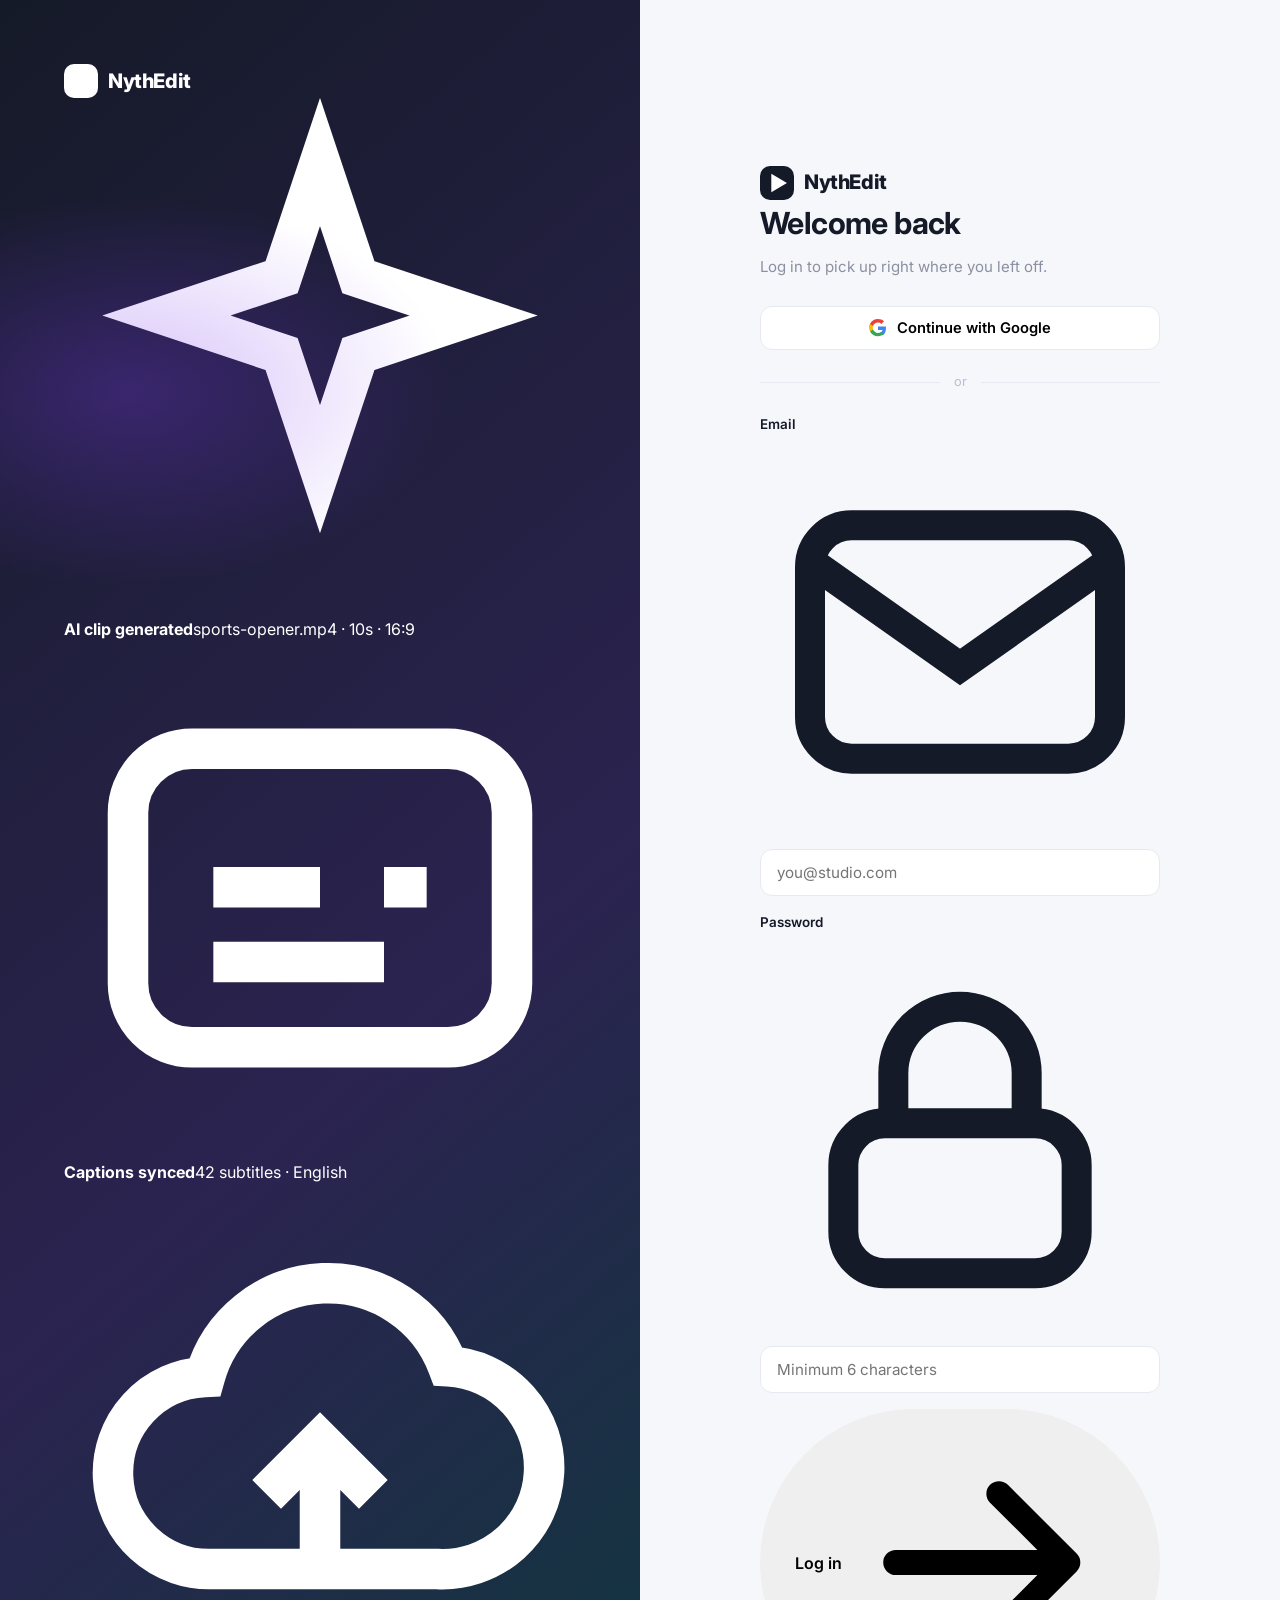
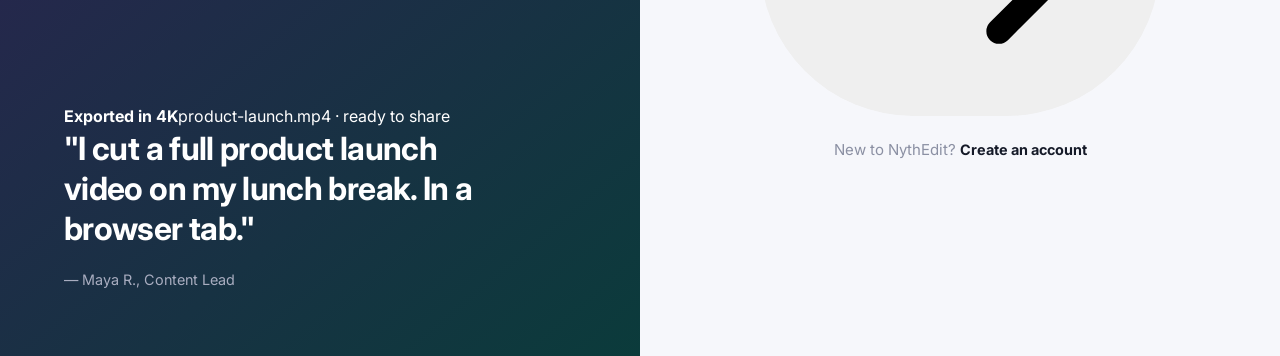
==== commit 3ea7dc5b: "Update editor.html" ====
--- a/editor.html
+++ b/editor.html
@@ -2,208 +2,248 @@
 <html lang="en">
 <head>
   <meta charset="UTF-8" />
-  <meta name="viewport" content="width=device-width, initial-scale=1.0" />
+  <meta name="viewport" content="width=device-width, initial-scale=1.0, viewport-fit=cover" />
   <title>Editor — NythEdit</title>
-  <meta name="description" content="NythEdit editor — multi-track timeline, AI generation and instant preview." />
+  <meta name="description" content="NythEdit video editor — multi-track timeline, AI studio and real export." />
   <link rel="stylesheet" href="main.css" />
   <link rel="stylesheet" href="editor.css" />
   <link rel="preconnect" href="https://fonts.googleapis.com" />
   <link rel="preconnect" href="https://fonts.gstatic.com" crossorigin />
-  <link href="https://fonts.googleapis.com/css2?family=Inter:wght@400;500;600;700;800&display=swap" rel="stylesheet" />
+  <link href="https://fonts.googleapis.com/css2?family=Inter:wght@400;500;600;700&family=Space+Grotesk:wght@500;600;700&display=swap" rel="stylesheet" />
 </head>
-<body class="editor-body" data-guard>
-
-  <!-- ======= TOP BAR ======= -->
+<body class="editor-body">
+
+  <!-- TOP BAR -->
   <header class="ed-top">
-    <button class="ed-back" id="backBtn" title="Back to projects">←</button>
+    <button class="ed-back" id="backBtn" title="Back to projects">
+      <svg class="i" viewBox="0 0 24 24" fill="none" stroke="currentColor" stroke-width="2" stroke-linecap="round" stroke-linejoin="round"><path d="M20 12H5M11 6l-6 6 6 6"/></svg>
+    </button>
     <div class="ed-title">
-      <span id="projName">happy-happy.mp4</span>
-      <button class="pencil" id="renameBtn" title="Rename">✎</button>
-    </div>
-    <span class="ed-saved">💾 <span id="savedAt">Last saved 16 minutes ago</span></span>
+      <span id="projName">Untitled project</span>
+      <button class="pencil" id="renameBtn" title="Rename project">
+        <svg class="i-sm" viewBox="0 0 24 24" fill="none" stroke="currentColor" stroke-width="1.8" stroke-linecap="round" stroke-linejoin="round"><path d="M4 20l4.2-1L20 7.2a2.05 2.05 0 00-2.9-2.9L5.5 16.2z"/><path d="M14.5 6.5l3 3"/></svg>
+      </button>
+    </div>
+    <span class="ed-saved" id="savedInd">
+      <svg viewBox="0 0 24 24" fill="none" stroke="currentColor" stroke-width="2.6" stroke-linecap="round" stroke-linejoin="round"><path d="M4 12.5l5 5L20 6.5"/></svg>
+      <span id="savedTxt">Saved</span>
+    </span>
     <div class="ed-spacer"></div>
-    <div class="avatar" id="avatar" title="Account">A</div>
-    <button class="btn btn-light" id="shareBtn" style="padding:9px 20px">⤴ Share</button>
-    <button class="btn btn-dark" id="exportBtn" style="padding:9px 22px">Export</button>
+    <div class="mobile-toggles">
+      <button class="mt-btn" id="mediaToggle" aria-label="Toggle media panel">
+        <svg class="i-sm" viewBox="0 0 24 24" fill="none" stroke="currentColor" stroke-width="1.8" stroke-linejoin="round"><path d="M12 3l9 5-9 5-9-5z"/><path d="M3 13l9 5 9-5"/></svg>
+        <span>Media</span>
+      </button>
+      <button class="mt-btn" id="sideToggle" aria-label="Toggle AI panel">
+        <svg class="i-sm" viewBox="0 0 24 24" fill="none" stroke="currentColor" stroke-width="1.8" stroke-linejoin="round"><path d="M12 3l1.8 5.4 5.4 1.8-5.4 1.8L12 17.4l-1.8-5.4L4.8 10.2l5.4-1.8z"/></svg>
+        <span>AI Studio</span>
+      </button>
+    </div>
+    <div class="avatar" id="avatarBtn" title="Account">S</div>
+    <button class="btn btn-light" id="shareBtn">
+      <svg class="i-sm" viewBox="0 0 24 24" fill="none" stroke="currentColor" stroke-width="1.8" stroke-linecap="round" stroke-linejoin="round"><path d="M12 15V3M7.5 7.5L12 3l4.5 4.5"/><path d="M5 12v7a2 2 0 002 2h10a2 2 0 002-2v-7"/></svg>
+      <span class="txt">Share</span>
+    </button>
+    <button class="btn btn-brand" id="exportBtn">
+      <svg class="i-sm" viewBox="0 0 24 24" fill="none" stroke="currentColor" stroke-width="2" stroke-linecap="round" stroke-linejoin="round"><path d="M12 3v12M7 10l5 5 5-5"/><path d="M4 19h16"/></svg>
+      <span class="txt">Export</span>
+    </button>
   </header>
 
-  <!-- ======= WORKSPACE ======= -->
+  <div class="drawer-scrim" id="drawerScrim"></div>
+
+  <!-- WORKSPACE -->
   <div class="ed-work">
 
     <!-- icon rail -->
-    <nav class="ed-rail" aria-label="Editor sections">
-      <button class="rail-btn" data-rail="home"><svg viewBox="0 0 24 24" fill="none" stroke="currentColor" stroke-width="1.8"><path d="M3 11l9-8 9 8"/><path d="M5 10v10h5v-6h4v6h5V10"/></svg>Home</button>
-      <button class="rail-btn" data-rail="projects"><svg viewBox="0 0 24 24" fill="none" stroke="currentColor" stroke-width="1.8"><path d="M3 7a2 2 0 012-2h4l2 2h8a2 2 0 012 2v9a2 2 0 01-2 2H5a2 2 0 01-2-2z"/></svg>Projects</button>
-      <button class="rail-btn" data-rail="templates"><svg viewBox="0 0 24 24" fill="none" stroke="currentColor" stroke-width="1.8"><rect x="3" y="3" width="7" height="7" rx="1.5"/><rect x="14" y="3" width="7" height="7" rx="1.5"/><rect x="3" y="14" width="7" height="7" rx="1.5"/><rect x="14" y="14" width="7" height="7" rx="1.5"/></svg>Templates</button>
-      <button class="rail-btn" data-rail="brand"><svg viewBox="0 0 24 24" fill="none" stroke="currentColor" stroke-width="1.8"><path d="M12 3s6 6.6 6 11a6 6 0 01-12 0c0-4.4 6-11 6-11z"/></svg>Brand Kit</button>
-      <button class="rail-btn" data-rail="assets"><svg viewBox="0 0 24 24" fill="none" stroke="currentColor" stroke-width="1.8"><path d="M21 8l-9-5-9 5v8l9 5 9-5z"/><path d="M3 8l9 5 9-5"/><path d="M12 13v8"/></svg>Assets</button>
-      <button class="rail-btn on" data-rail="audio"><svg viewBox="0 0 24 24" fill="none" stroke="currentColor" stroke-width="1.8"><path d="M9 18V6l10-2v11"/><circle cx="7" cy="18" r="2.4"/><circle cx="17" cy="15" r="2.4"/></svg>Audio</button>
+    <nav class="ed-rail" id="rail" aria-label="Tools">
+      <button class="rail-btn on"><svg viewBox="0 0 24 24" fill="none" stroke="currentColor" stroke-width="1.8" stroke-linecap="round" stroke-linejoin="round"><path d="M3 11l9-8 9 8"/><path d="M5 10v10h5v-6h4v6h5V10"/></svg>Home</button>
+      <button class="rail-btn"><svg viewBox="0 0 24 24" fill="none" stroke="currentColor" stroke-width="1.8" stroke-linejoin="round"><path d="M12 3l9 5-9 5-9-5z"/><path d="M3 13l9 5 9-5"/></svg>Media</button>
+      <button class="rail-btn"><svg viewBox="0 0 24 24" fill="none" stroke="currentColor" stroke-width="1.8" stroke-linecap="round"><path d="M5 6h14M5 12h14M5 18h9"/></svg>Text</button>
+      <button class="rail-btn"><svg viewBox="0 0 24 24" fill="none" stroke="currentColor" stroke-width="1.8" stroke-linejoin="round"><path d="M12 3l1.8 5.4 5.4 1.8-5.4 1.8L12 17.4l-1.8-5.4L4.8 10.2l5.4-1.8z"/></svg>Effects</button>
+      <button class="rail-btn"><svg viewBox="0 0 24 24" fill="none" stroke="currentColor" stroke-width="1.8" stroke-linecap="round" stroke-linejoin="round"><path d="M17 2l4 4-4 4"/><path d="M3 11V9a4 4 0 014-4h14"/><path d="M7 22l-4-4 4-4"/><path d="M21 13v2a4 4 0 01-4 4H3"/></svg>Trans.</button>
+      <button class="rail-btn"><svg viewBox="0 0 24 24" fill="none" stroke="currentColor" stroke-width="1.8" stroke-linejoin="round"><path d="M12 3s6 6.6 6 11a6 6 0 01-12 0c0-4.4 6-11 6-11z"/></svg>Brand</button>
       <div class="rail-sep"></div>
-      <button class="rail-btn bottom" data-rail="help"><svg viewBox="0 0 24 24" fill="none" stroke="currentColor" stroke-width="1.8"><circle cx="12" cy="12" r="9"/><path d="M9.6 9.6a2.5 2.5 0 015 .4c0 1.6-2.6 2-2.6 3.6"/><circle cx="12" cy="17.2" r=".6" fill="currentColor"/></svg>Help</button>
-      <button class="rail-btn" data-rail="settings"><svg viewBox="0 0 24 24" fill="none" stroke="currentColor" stroke-width="1.8"><circle cx="12" cy="12" r="3.2"/><path d="M12 2.5v3M12 18.5v3M2.5 12h3M18.5 12h3M5 5l2.2 2.2M16.8 16.8L19 19M19 5l-2.2 2.2M7.2 16.8L5 19"/></svg>Settings</button>
-      <div class="avatar" style="width:34px;height:34px;font-size:.75rem;margin:8px 0 4px" id="avatarRail">A</div>
+      <div class="rail-foot">
+        <button class="rail-btn"><svg viewBox="0 0 24 24" fill="none" stroke="currentColor" stroke-width="1.8" stroke-linecap="round"><circle cx="12" cy="12" r="8.5"/><path d="M9.6 9.6a2.5 2.5 0 014.3 1.7c0 1.6-2.4 2-2.4 3.2"/><path d="M12 17h.01"/></svg>Help</button>
+        <button class="rail-btn"><svg viewBox="0 0 24 24" fill="none" stroke="currentColor" stroke-width="1.8" stroke-linecap="round"><circle cx="12" cy="12" r="3"/><path d="M12 2.8v2.8M12 18.4v2.8M2.8 12h2.8M18.4 12h2.8M5.2 5.2l2 2M16.8 16.8l2 2M18.8 5.2l-2 2M7.2 16.8l-2 2"/></svg>Settings</button>
+      </div>
     </nav>
 
     <!-- media panel -->
-    <aside class="ed-media">
+    <aside class="ed-media" id="mediaPanel">
+      <button class="drawer-close" data-close="mediaPanel" aria-label="Close panel">
+        <svg viewBox="0 0 24 24" fill="none" stroke="currentColor" stroke-width="2.2" stroke-linecap="round"><path d="M6 6l12 12M18 6L6 18"/></svg>
+      </button>
       <div class="media-tabs" id="mediaTabs">
-        <button class="media-tab on" data-mtab="media">▦ Media</button>
-        <button class="media-tab" data-mtab="text">T Text</button>
-        <button class="media-tab" data-mtab="effects">✦ Effects</button>
-        <button class="media-tab" data-mtab="trans">⇄ Transitions</button>
+        <button class="media-tab on" data-tab="all"><svg viewBox="0 0 24 24" fill="none" stroke="currentColor" stroke-width="1.8" stroke-linejoin="round"><path d="M12 3l9 5-9 5-9-5z"/><path d="M3 13l9 5 9-5"/></svg>All</button>
+        <button class="media-tab" data-tab="video"><svg viewBox="0 0 24 24" fill="none" stroke="currentColor" stroke-width="1.8"><rect x="3" y="5" width="18" height="14" rx="2"/><path d="M7 5v14M17 5v14M3 10h4M3 14h4M17 10h4M17 14h4"/></svg>Video</button>
+        <button class="media-tab" data-tab="image"><svg viewBox="0 0 24 24" fill="none" stroke="currentColor" stroke-width="1.8"><rect x="3" y="4" width="18" height="16" rx="2"/><circle cx="9" cy="10" r="1.6"/><path d="M4.5 18l5-5 3 3 3-3 4 4"/></svg>Photos</button>
+        <button class="media-tab" data-tab="audio"><svg viewBox="0 0 24 24" fill="none" stroke="currentColor" stroke-width="1.8"><path d="M9 18V6l10-2v11"/><circle cx="7" cy="18" r="2.4"/><circle cx="17" cy="15" r="2.4"/></svg>Audio</button>
       </div>
       <div class="media-search">
-        <div class="box">🔍 <input type="text" id="mediaSearch" placeholder="Search" /></div>
-        <button class="filter-btn" title="Filter">⧩</button>
-      </div>
-      <div class="media-grid" id="mediaGrid"><!-- filled by JS --></div>
+        <div class="box">
+          <svg viewBox="0 0 24 24" fill="none" stroke="currentColor" stroke-width="1.8"><circle cx="11" cy="11" r="7"/><path d="M16.5 16.5L21 21"/></svg>
+          <input type="search" id="mediaSearch" placeholder="Search media" aria-label="Search media" />
+        </div>
+        <button class="filter-btn" id="importBtn" title="Import files">
+          <svg class="i-sm" viewBox="0 0 24 24" fill="none" stroke="currentColor" stroke-width="2" stroke-linecap="round"><path d="M12 16V4M7 9l5-5 5 5"/><path d="M4 20h16"/></svg>
+        </button>
+      </div>
+      <div class="media-grid" id="mediaGrid"></div>
     </aside>
 
     <!-- stage -->
     <section class="ed-stage">
       <div class="ed-preview">
-        <div class="preview-frame">
-          <div class="track-scene"></div>
-          <span class="preview-badge">Preview · 1080p</span>
-          <div class="preview-cap" id="previewCap">Come on superman say it stupid line</div>
+        <div class="preview-frame" id="previewFrame">
+          <canvas id="previewCanvas" width="1280" height="720"></canvas>
+          <span class="preview-badge" id="previewBadge">PREVIEW</span>
         </div>
       </div>
       <div class="ed-transport">
-        <span class="tcode" id="tcNow">00:00:00:42</span>
-        <span class="tcode dim" id="tcEnd">00:13:52:27</span>
-        <button class="tplay" id="playBtn" title="Play / pause (Space)">▶</button>
-        <div class="ticons">
-          <button class="ticon" id="prevEdit" title="Previous edit">⏮</button>
-          <button class="ticon" id="loopBtn" title="Loop">🔁</button>
-          <button class="ticon" id="fullBtn" title="Fullscreen preview">⛶</button>
-        </div>
+        <span class="tcode" id="timeNow">0:00</span>
+        <button class="ticon" id="prevBtn" title="Back 5 seconds">
+          <svg class="i-sm" viewBox="0 0 24 24" fill="none" stroke="currentColor" stroke-width="2" stroke-linejoin="round"><path d="M6 5v14"/><path d="M19 5.5v13L9.5 12z" fill="currentColor" stroke="none"/></svg>
+        </button>
+        <button class="tplay" id="playBtn" title="Play / pause (Space)"></button>
+        <button class="ticon" id="loopBtn" title="Loop">
+          <svg class="i-sm" viewBox="0 0 24 24" fill="none" stroke="currentColor" stroke-width="1.8" stroke-linecap="round" stroke-linejoin="round"><path d="M17 2l4 4-4 4"/><path d="M3 11V9a4 4 0 014-4h14"/><path d="M7 22l-4-4 4-4"/><path d="M21 13v2a4 4 0 01-4 4H3"/></svg>
+        </button>
+        <button class="ticon" id="fsBtn" title="Fullscreen preview">
+          <svg class="i-sm" viewBox="0 0 24 24" fill="none" stroke="currentColor" stroke-width="2" stroke-linecap="round" stroke-linejoin="round"><path d="M4 9V4h5M20 9V4h-5M4 15v5h5M20 15v5h-5"/></svg>
+        </button>
+        <span class="tcode dim" id="timeDur">0:00</span>
       </div>
     </section>
 
     <!-- right panel -->
-    <aside class="ed-side">
+    <aside class="ed-side" id="sidePanel">
+      <button class="drawer-close" data-close="sidePanel" aria-label="Close panel">
+        <svg viewBox="0 0 24 24" fill="none" stroke="currentColor" stroke-width="2.2" stroke-linecap="round"><path d="M6 6l12 12M18 6L6 18"/></svg>
+      </button>
       <div class="side-tabs" id="sideTabs">
-        <button class="side-tab on" data-stab="assistant">✦ Assistant</button>
-        <button class="side-tab" data-stab="t2v">🎬 Text to Video</button>
-        <button class="side-tab" data-stab="i2v">🖼 Image</button>
-      </div>
-      <div class="side-body">
-        <div data-spanel="assistant">
-          <div class="side-hint">👋 Hi! I'm your editing assistant. Describe what you want — "make the intro punchier", "add captions", "slow-mo the sprint" — and I'll do it.</div>
-          <div style="height:12px"></div>
-          <label>Quick actions</label>
-          <div class="pill-row">
-            <button class="ratio-pill" data-qa="Auto captions">Auto captions</button>
-            <button class="ratio-pill" data-qa="Remove silences">Remove silences</button>
-            <button class="ratio-pill" data-qa="Color match">Color match</button>
-          </div>
-        </div>
-        <div data-spanel="t2v" hidden>
-          <label>Description</label>
-          <textarea class="side-desc" id="t2vPrompt">Create a high-energy sports video with a vibrant and dynamic atmosphere. Show athletes in intense motion running, jumping, training, and competing captured in cinematic slow motion and fast cuts. Use bold, saturated colors, dramatic lighting, and strong contrast.</textarea>
-          <div style="height:14px"></div>
-          <label>Model</label>
+        <button class="side-tab" data-sidetab="assistant"><svg viewBox="0 0 24 24" fill="none" stroke="currentColor" stroke-width="1.8"><path d="M21 12a8 8 0 01-8 8H4l2-3a8 8 0 1115-5z"/></svg>Assistant</button>
+        <button class="side-tab on" data-sidetab="t2v"><svg viewBox="0 0 24 24" fill="none" stroke="currentColor" stroke-width="1.8"><rect x="3" y="5" width="18" height="14" rx="2"/><path d="M7 5v14M17 5v14M3 10h4M3 14h4M17 10h4M17 14h4"/></svg>Text-to-Video</button>
+        <button class="side-tab" data-sidetab="img"><svg viewBox="0 0 24 24" fill="none" stroke="currentColor" stroke-width="1.8"><rect x="3" y="4" width="18" height="16" rx="2"/><circle cx="9" cy="10" r="1.6"/><path d="M4.5 18l5-5 3 3 3-3 4 4"/></svg>Image</button>
+      </div>
+
+      <!-- assistant pane -->
+      <div class="side-body" id="pane-assistant" hidden>
+        <div>
+          <label>Assistant</label>
+          <div class="asst-log" id="asstLog"></div>
+        </div>
+        <form id="asstForm" class="asst-form">
+          <input id="asstInput" placeholder='Try "add caption hello" or "help"' autocomplete="off" />
+          <button type="submit" aria-label="Send">
+            <svg class="i-sm" viewBox="0 0 24 24" fill="none" stroke="currentColor" stroke-width="2" stroke-linecap="round" stroke-linejoin="round"><path d="M4 12h15M13 6l6 6-6 6"/></svg>
+          </button>
+        </form>
+      </div>
+
+      <!-- generate pane (t2v + img share it) -->
+      <div class="side-body" id="pane-generate">
+        <div>
+          <label for="genDesc" id="genDescLabel">Description</label>
+          <textarea class="side-desc" id="genDesc" placeholder="Describe the clip you want to generate…">A drone shot gliding over a packed stadium at golden hour, athletes warming up on the track, cinematic</textarea>
+        </div>
+        <div id="modelRow">
+          <label for="modelSel">Model</label>
           <select class="side-select" id="modelSel">
-            <option>◉ &nbsp;Google Veo 3</option>
-            <option>◉ &nbsp;Runway Gen-4</option>
-            <option>◉ &nbsp;Luma Dream Machine</option>
-            <option>◉ &nbsp;Pika 2.0</option>
+            <option>Google Veo 3</option>
+            <option>Google Veo 3 Fast</option>
+            <option>Runway Gen-4</option>
+            <option>Pika 2.1</option>
           </select>
-          <div style="height:14px"></div>
+        </div>
+        <div>
           <label>Ratio</label>
           <div class="pill-row" id="ratioRow">
-            <button class="ratio-pill on">4:5</button><button class="ratio-pill">1:1</button><button class="ratio-pill">9:16</button><button class="ratio-pill">16:9</button><button class="ratio-pill">3:2</button>
+            <button class="ratio-pill" data-ar="1:1">1:1</button>
+            <button class="ratio-pill on" data-ar="16:9">16:9</button>
+            <button class="ratio-pill" data-ar="9:16">9:16</button>
+            <button class="ratio-pill" data-ar="4:5">4:5</button>
+            <button class="ratio-pill" data-ar="3:2">3:2</button>
           </div>
-          <div style="height:14px"></div>
+        </div>
+        <div id="durRowWrap">
           <label>Duration</label>
-          <select class="side-select"><option>⏱ &nbsp;10s</option><option>⏱ &nbsp;5s</option><option>⏱ &nbsp;15s</option></select>
-          <div style="height:14px"></div>
-          <div class="credit-row"><span>My Credits</span><b>⚡ 24</b></div>
-          <div style="height:6px"></div>
-          <button class="gen-btn" id="genBtn">✦ Generate</button>
-        </div>
-        <div data-spanel="i2v" hidden>
-          <div class="side-hint">🖼 Upload a still image and animate it — camera pushes, parallax and subtle motion, straight onto the timeline.</div>
-          <div style="height:12px"></div>
-          <button class="gen-btn" id="imgBtn" style="background:#fff;color:var(--ink);border:1px dashed var(--line)">＋ Upload image</button>
-        </div>
+          <div class="pill-row" id="durRow">
+            <button class="ratio-pill on" data-d="5">5s</button>
+            <button class="ratio-pill" data-d="10">10s</button>
+            <button class="ratio-pill" data-d="15">15s</button>
+          </div>
+        </div>
+        <details class="prov" id="provBox">
+          <summary>Provider settings <span class="prov-state" id="provState">not configured</span></summary>
+          <label for="provUrl">API endpoint (POST)</label>
+          <input id="provUrl" placeholder="https://your-provider.com/v1/videos" />
+          <label for="provKey">API key</label>
+          <input id="provKey" type="password" placeholder="Stored only in this browser" />
+          <label for="provModel">Model id (sent as "model")</label>
+          <input id="provModel" placeholder="veo-3" />
+          <button class="btn btn-light btn-block" id="provSave" type="button" style="margin-top:10px">Save provider</button>
+          <p class="prov-note">Generate sends <b>{prompt, model, aspect_ratio, duration_seconds}</b> as JSON with a Bearer key, and expects <b>{video_url}</b> (or {url}) back. The key never leaves your browser except to your endpoint.</p>
+        </details>
+        <button class="gen-btn" id="genBtn">
+          <svg viewBox="0 0 24 24" fill="none" stroke="currentColor" stroke-width="1.8"><path d="M12 3l1.8 5.4 5.4 1.8-5.4 1.8L12 17.4l-1.8-5.4L4.8 10.2l5.4-1.8z"/></svg>
+          <span id="genLabel">Generate video</span>
+        </button>
+        <div class="side-hint" id="genHint" style="display:none"></div>
       </div>
     </aside>
   </div>
 
-  <!-- ======= TIMELINE ======= -->
+  <!-- TIMELINE -->
   <section class="ed-timeline">
-    <div class="tl-tools">
-      <button class="tool-btn" title="Undo">↺</button>
-      <button class="tool-btn" title="Redo">↻</button>
-      <button class="tool-btn" title="Split">✂</button>
-      <button class="tool-btn" title="Duplicate">⧉</button>
-      <button class="tool-btn" title="Delete">🗑</button>
-      <span class="sp"></span>
-      <button class="tool-btn" title="Snapping">🧲</button>
-      <button class="tool-btn" title="Link clips">🔗</button>
-      <button class="tool-btn" title="Mute all">🔇</button>
-      <div class="zoom">🔍− <input type="range" id="zoomRange" min="1" max="10" step="0.5" value="3.2" /> ＋</div>
-      <button class="tool-btn" id="zoomFit" title="Zoom to fit">⛶</button>
+    <div class="tl-tools" id="tlTools">
+      <button class="tool-btn" id="undoBtn" title="Undo"><svg viewBox="0 0 24 24" fill="none" stroke="currentColor" stroke-width="1.8" stroke-linecap="round" stroke-linejoin="round"><path d="M9 14L4 9l5-5"/><path d="M4 9h9a7 7 0 017 7v1"/></svg></button>
+      <button class="tool-btn" id="redoBtn" title="Redo"><svg viewBox="0 0 24 24" fill="none" stroke="currentColor" stroke-width="1.8" stroke-linecap="round" stroke-linejoin="round"><path d="M15 14l5-5-5-5"/><path d="M20 9h-9a7 7 0 00-7 7v1"/></svg></button>
+      <button class="tool-btn" id="splitBtn" title="Split at playhead"><svg viewBox="0 0 24 24" fill="none" stroke="currentColor" stroke-width="1.8" stroke-linecap="round"><circle cx="6" cy="7" r="2.5"/><circle cx="6" cy="17" r="2.5"/><path d="M8.2 8.6L20 20M8.2 15.4L20 4"/></svg></button>
+      <button class="tool-btn" id="dupBtn" title="Duplicate"><svg viewBox="0 0 24 24" fill="none" stroke="currentColor" stroke-width="1.8"><rect x="9" y="9" width="11" height="11" rx="2"/><path d="M5 14V5a2 2 0 012-2h9"/></svg></button>
+      <button class="tool-btn" id="delBtn" title="Delete"><svg viewBox="0 0 24 24" fill="none" stroke="currentColor" stroke-width="1.8" stroke-linecap="round" stroke-linejoin="round"><path d="M4 7h16M10 4h4M7 7l1 13a2 2 0 002 2h4a2 2 0 002-2l1-13"/><path d="M10 11v6M14 11v6"/></svg></button>
+      <button class="tool-btn on" id="magnetBtn" title="Snapping"><svg viewBox="0 0 24 24" fill="none" stroke="currentColor" stroke-width="1.8" stroke-linejoin="round"><path d="M5 4h4v7a3 3 0 006 0V4h4v7a7 7 0 01-14 0z"/><path d="M5 8.5h4M15 8.5h4"/></svg></button>
+      <div class="sp"></div>
+      <div class="zoom">
+        <svg viewBox="0 0 24 24" fill="none" stroke="currentColor" stroke-width="1.8"><circle cx="11" cy="11" r="7"/><path d="M16.5 16.5L21 21M8 11h6"/></svg>
+        <input type="range" id="zoomRange" min="40" max="260" value="110" aria-label="Timeline zoom" />
+        <svg viewBox="0 0 24 24" fill="none" stroke="currentColor" stroke-width="1.8"><circle cx="11" cy="11" r="7"/><path d="M16.5 16.5L21 21M11 8v6M8 11h6"/></svg>
+      </div>
     </div>
     <div class="tl-main">
-      <div class="tl-heads" id="tlHeads">
-        <div class="tl-ruler-space"></div>
-        <div class="tl-head"><button title="Lock">🔒</button><button title="Show/hide">👁</button><button title="Mute">🔈</button></div>
-        <div class="tl-head"><button title="Lock">🔒</button><button title="Show/hide">👁</button><button title="Mute">🔈</button></div>
-        <div class="tl-head"><button title="Lock">🔒</button><button title="Show/hide">👁</button><button title="Mute">🔈</button></div>
-        <div class="tl-head"><button title="Lock">🔒</button><button title="Show/hide">👁</button><button title="Mute">🔈</button></div>
-        <div class="tl-head audio"><button title="Lock">🔒</button><button title="Show/hide">👁</button><button title="Mute">🔈</button></div>
-      </div>
+      <div class="tl-heads" id="tlHeads"></div>
       <div class="tl-scroll" id="tlScroll">
-        <div class="tl-inner" id="tlInner">
+        <div class="tl-inner" id="tlInner" style="width:1320px">
           <div class="tl-ruler" id="tlRuler"></div>
-          <div class="tl-lane" data-lane="fx">
-            <div class="clip fx" data-start="8"   data-dur="95">✦ <span>Sport Effects</span></div>
-            <div class="clip fx" data-start="205" data-dur="95">✦ <span>Sport Effects</span></div>
-          </div>
-          <div class="tl-lane" data-lane="cap">
-            <div class="clip cap" data-start="52"  data-dur="42" data-cap="Come on superman say it stupid line"><span>Come on superman say it stupid line</span></div>
-            <div class="clip cap" data-start="100" data-dur="44" data-cap="Don't suppose you could convince your lov"><span>Don't suppose you could convince your lov</span></div>
-            <div class="clip cap" data-start="150" data-dur="42" data-cap="She said: 'It's not now or never'"><span>She said: "It's not now or never"</span></div>
-            <div class="clip cap" data-start="198" data-dur="44" data-cap="Superman, don't hold back jus"><span>Superman, don't hold back jus</span></div>
-          </div>
-          <div class="tl-lane" data-lane="vid">
-            <div class="clip vid" data-start="58" data-dur="120"><span>🎞 happy-happy.mp4</span></div>
-          </div>
-          <div class="tl-lane" data-lane="vid2">
-            <div class="clip vid" data-start="172" data-dur="64"><span>🎞 b-roll.mp4</span></div>
-          </div>
-          <div class="tl-lane audio" data-lane="aud">
-            <div class="clip aud" data-start="0" data-dur="360">
-              <div class="wave" id="wave"></div>
-              <span class="clabel">♪ Happy Song.mp3</span>
-            </div>
-          </div>
-          <div class="playhead" id="playhead" style="left:134px"></div>
+          <div id="tlLanes"></div>
+          <div class="playhead" id="playhead" style="left:0"></div>
         </div>
       </div>
     </div>
   </section>
 
-  <!-- export modal -->
+  <!-- EXPORT MODAL -->
   <div class="modal-veil" id="exportModal">
-    <div class="modal">
+    <div class="modal" role="dialog" aria-modal="true" aria-label="Export video">
       <h2>Export video</h2>
-      <p>Render in the cloud — keep editing, we'll notify you when it's ready.</p>
-      <div class="exp-row" id="resRow">
-        <div class="exp-opt" data-res="720p">720p</div>
-        <div class="exp-opt on" data-res="1080p">1080p</div>
-        <div class="exp-opt" data-res="4K">4K</div>
+      <p>Renders your timeline in real time and downloads a <b>.webm</b> file with audio.</p>
+      <div class="exp-row" id="expRow">
+        <button class="exp-opt on">720p</button>
+        <button class="exp-opt">1080p</button>
       </div>
       <div class="exp-bar" id="expBar"><i id="expFill"></i></div>
       <div class="exp-status" id="expStatus"></div>
       <div style="display:flex;gap:10px;margin-top:18px">
         <button class="btn btn-light" id="expCancel" style="flex:1">Cancel</button>
-        <button class="btn btn-dark" id="expStart" style="flex:2">Start export</button>
+        <button class="btn btn-brand" id="expStart" style="flex:2">Start export</button>
       </div>
     </div>
   </div>
+
+  <!-- hidden file input + custom context menu -->
+  <input type="file" id="fileInput" accept="video/*,audio/*,image/*" multiple hidden />
+  <div class="ctxmenu" id="ctxMenu" role="menu"></div>
 
   <div class="toast" id="toast"></div>
   <script src="main.js"></script>
--- a/main.css
+++ b/main.css
@@ -1,5 +1,5 @@
 /* ============================================================
-   CutCut — shared styles (landing, login, projects)
+   NythEdit — shared styles (landing, login, projects)
    ============================================================ */
 :root{
   --bg:#f6f7fb;
--- a/editor.css
+++ b/editor.css
@@ -1,190 +1,252 @@
-/* ============================================================
-   CutCut — editor styles
-   ============================================================ */
-.editor-body{height:100vh;overflow:hidden;background:#f4f5f9;display:flex;flex-direction:column}
-
-/* ---------- top bar ---------- */
-.ed-top{
-  height:58px;flex:0 0 58px;background:#fff;border-bottom:1px solid var(--line);
-  display:flex;align-items:center;gap:14px;padding:0 16px;z-index:30;
-}
-.ed-back{width:34px;height:34px;border-radius:9px;border:1px solid var(--line);background:#fff;display:grid;place-items:center;cursor:pointer;font-size:1rem}
-.ed-back:hover{background:#f1f3f9}
-.ed-title{display:flex;align-items:center;gap:8px;font-weight:600;font-size:.92rem}
-.ed-title .pencil{color:var(--muted);cursor:pointer;border:0;background:none;font-size:.9rem}
-.ed-title .pencil:hover{color:var(--ink)}
-.ed-saved{font-size:.78rem;color:var(--muted);display:flex;align-items:center;gap:6px}
-.ed-spacer{flex:1}
-.ed-top .avatar{width:32px;height:32px;font-size:.78rem}
-
-/* ---------- workspace layout ---------- */
-.ed-work{flex:1;display:flex;min-height:0}
-
-/* icon rail */
-.ed-rail{
-  width:78px;flex:0 0 78px;background:#fff;border-right:1px solid var(--line);
-  display:flex;flex-direction:column;align-items:center;padding:10px 0;gap:2px;overflow-y:auto;
-}
-.rail-btn{
-  width:62px;padding:9px 0 7px;border:0;background:none;border-radius:12px;cursor:pointer;
-  display:flex;flex-direction:column;align-items:center;gap:4px;color:#5b6072;font-size:.64rem;font-weight:600;
-}
-.rail-btn svg{width:21px;height:21px}
-.rail-btn:hover{background:#f1f3f9;color:var(--ink)}
-.rail-btn.on{background:#eef0f6;color:var(--ink)}
-.rail-sep{width:40px;height:1px;background:var(--line);margin:8px 0}
-.rail-btn.bottom{margin-top:auto}
-
-/* media panel */
-.ed-media{
-  width:296px;flex:0 0 296px;background:#fff;border-right:1px solid var(--line);
-  display:flex;flex-direction:column;min-height:0;
-}
-.media-tabs{display:flex;gap:4px;padding:12px 14px 0;border-bottom:1px solid var(--line-soft)}
-.media-tab{border:0;background:none;padding:9px 12px;font-size:.84rem;font-weight:600;color:var(--muted);cursor:pointer;border-bottom:2px solid transparent;display:flex;align-items:center;gap:6px}
-.media-tab.on{color:var(--ink);border-bottom-color:var(--ink)}
-.media-search{display:flex;gap:8px;padding:12px 14px}
-.media-search .box{flex:1;display:flex;align-items:center;gap:8px;border:1px solid var(--line);border-radius:10px;padding:8px 12px;background:#f7f8fc}
-.media-search input{border:0;background:none;outline:none;font-size:.84rem;width:100%;font-family:inherit}
-.media-search .filter-btn{width:38px;border:1px solid var(--line);border-radius:10px;background:#fff;cursor:pointer;color:var(--muted)}
-.media-grid{flex:1;overflow-y:auto;padding:4px 14px 18px;display:grid;grid-template-columns:1fr 1fr;gap:12px;align-content:start}
-.media-card{border-radius:12px;overflow:hidden;cursor:pointer;border:1px solid var(--line);transition:transform .18s,box-shadow .18s;background:#fff}
-.media-card:hover{transform:translateY(-3px);box-shadow:var(--shadow)}
-.media-thumb{aspect-ratio:4/3;position:relative;display:flex;align-items:center;justify-content:center;color:#fff;font-weight:700;font-size:.8rem}
-.media-thumb .dur{position:absolute;right:7px;bottom:7px;background:rgba(10,12,20,.72);font-size:.66rem;padding:2px 8px;border-radius:6px;font-weight:600}
-.media-card.import .media-thumb{background:#f1f3f9;color:var(--muted);font-size:1.6rem;border:2px dashed var(--line)}
-.media-name{font-size:.72rem;padding:8px 10px;color:var(--ink-2);white-space:nowrap;overflow:hidden;text-overflow:ellipsis}
-.media-empty{grid-column:1/-1;text-align:center;color:var(--muted);font-size:.84rem;padding:30px 10px}
-
-/* stage */
-.ed-stage{flex:1;display:flex;flex-direction:column;min-width:0;min-height:0;background:#eef0f5}
-.ed-preview{flex:1;display:flex;align-items:center;justify-content:center;padding:18px;min-height:0}
-.preview-frame{
-  position:relative;background:#0c0e14;border-radius:14px;overflow:hidden;
-  aspect-ratio:16/9;max-width:100%;max-height:100%;width:min(100%,calc((100vh - 480px)*1.78));
-  box-shadow:0 20px 60px rgba(10,14,30,.25);
-}
-/* stylised "video": running track scene */
-.track-scene{position:absolute;inset:0;
-  background:
-    radial-gradient(120% 90% at 50% 0%, #f7d9c4 0%, #e8b48f 34%, transparent 35%),
-    linear-gradient(180deg,#c96f4a 0%,#b45a38 46%,#8f3d26 47%,#a34a2e 100%);
-}
-.track-scene::before{ /* lane lines in perspective */
-  content:'';position:absolute;inset:0;
-  background:
-    repeating-linear-gradient(90deg,transparent 0 46px,rgba(255,255,255,.85) 46px 52px);
-  transform:perspective(500px) rotateX(38deg) scale(1.6);
-  transform-origin:bottom;opacity:.85;
-  mask-image:linear-gradient(180deg,transparent 30%,#000 62%);
-  -webkit-mask-image:linear-gradient(180deg,transparent 30%,#000 62%);
-}
-.track-scene::after{ /* runner silhouette */
-  content:'';position:absolute;left:50%;top:34%;width:90px;height:150px;transform:translateX(-30%);
-  background:radial-gradient(closest-side,#3a2c26 62%,transparent 63%) 50% 0/34px 34px no-repeat,
-             linear-gradient(#3a2c26,#3a2c26) 50% 30%/16px 70px no-repeat,
-             linear-gradient(#3a2c26,#3a2c26) 38% 78%/12px 52px no-repeat,
-             linear-gradient(#3a2c26,#3a2c26) 62% 78%/12px 52px no-repeat;
-  opacity:.9;
-}
-.preview-cap{
-  position:absolute;left:50%;bottom:9%;transform:translateX(-50%);
-  background:rgba(8,10,16,.78);color:#fff;font-size:clamp(.7rem,1.6vw,.95rem);font-weight:500;
-  padding:7px 18px;border-radius:8px;white-space:nowrap;max-width:92%;overflow:hidden;text-overflow:ellipsis;
-}
-.preview-badge{position:absolute;top:12px;left:12px;background:rgba(8,10,16,.6);color:#fff;font-size:.68rem;font-weight:600;padding:5px 12px;border-radius:8px}
-/* transport */
-.ed-transport{
-  flex:0 0 60px;background:#fff;border-top:1px solid var(--line);
-  display:flex;align-items:center;justify-content:center;gap:18px;padding:0 20px;
-}
-.tcode{font-size:.8rem;font-weight:600;background:#f1f3f9;border-radius:8px;padding:7px 14px;font-variant-numeric:tabular-nums;color:var(--ink-2)}
-.tcode.dim{color:var(--muted)}
-.tplay{width:42px;height:42px;border-radius:50%;background:var(--brand);color:#fff;border:0;cursor:pointer;font-size:1rem;display:grid;place-items:center}
-.tplay:hover{transform:scale(1.06)}
-.ticons{display:flex;gap:6px;margin-left:12px}
-.ticon{width:34px;height:34px;border-radius:9px;border:1px solid var(--line);background:#fff;cursor:pointer;color:var(--muted);display:grid;place-items:center;font-size:.95rem}
-.ticon:hover{color:var(--ink);border-color:var(--ink)}
-
-/* right panel */
-.ed-side{
-  width:300px;flex:0 0 300px;background:#fff;border-left:1px solid var(--line);
-  display:flex;flex-direction:column;min-height:0;overflow-y:auto;
-}
-.side-tabs{display:flex;gap:6px;padding:12px 16px 0;border-bottom:1px solid var(--line-soft)}
-.side-tab{border:1px solid var(--line);background:#f7f8fc;border-radius:9px 9px 0 0;border-bottom:0;padding:9px 13px;font-size:.78rem;font-weight:600;color:var(--muted);cursor:pointer;display:flex;gap:6px;align-items:center}
-.side-tab.on{background:#fff;color:var(--ink)}
-.side-body{padding:18px 16px;display:flex;flex-direction:column;gap:16px}
-.side-body label{font-size:.76rem;font-weight:700;color:var(--ink-2);text-transform:uppercase;letter-spacing:.06em;margin-bottom:8px;display:block}
-.side-desc{width:100%;min-height:120px;border:1px solid var(--line);border-radius:12px;padding:12px 14px;font-size:.84rem;font-family:inherit;resize:vertical;background:#fbfcfe;color:var(--ink-2);outline:none}
-.side-desc:focus{border-color:var(--ink)}
-.side-select{width:100%;padding:11px 14px;border:1px solid var(--line);border-radius:12px;font-size:.88rem;font-family:inherit;background:#fff;outline:none;cursor:pointer}
-.pill-row{display:flex;gap:8px;flex-wrap:wrap}
-.ratio-pill{border:1px solid var(--line);background:#fff;border-radius:9px;padding:8px 13px;font-size:.8rem;font-weight:600;cursor:pointer;color:var(--ink-2)}
-.ratio-pill.on{background:var(--brand);color:#fff;border-color:var(--brand)}
-.credit-row{display:flex;align-items:center;justify-content:space-between;background:#f7f8fc;border:1px solid var(--line-soft);border-radius:12px;padding:11px 14px;font-size:.84rem;color:var(--ink-2)}
-.credit-row b{color:var(--ink)}
-.gen-btn{width:100%;padding:14px;border:0;border-radius:12px;background:var(--brand);color:#fff;font-weight:700;font-size:.92rem;cursor:pointer;display:flex;align-items:center;justify-content:center;gap:8px}
-.gen-btn:hover{box-shadow:0 10px 26px rgba(21,26,40,.35)}
-.gen-btn:disabled{opacity:.65;cursor:wait}
-.side-hint{font-size:.76rem;color:var(--muted);background:#f7f8fc;border-radius:10px;padding:10px 13px}
-
-/* ---------- timeline ---------- */
-.ed-timeline{flex:0 0 296px;background:#fff;border-top:1px solid var(--line);display:flex;flex-direction:column;min-height:0}
-.tl-tools{display:flex;align-items:center;gap:6px;padding:8px 16px;border-bottom:1px solid var(--line-soft)}
-.tool-btn{width:32px;height:32px;border-radius:8px;border:0;background:none;cursor:pointer;color:#5b6072;display:grid;place-items:center;font-size:.95rem}
-.tool-btn:hover{background:#f1f3f9;color:var(--ink)}
-.tl-tools .sp{flex:1}
-.zoom{display:flex;align-items:center;gap:8px;color:var(--muted);font-size:.85rem}
-.zoom input{width:110px;accent-color:#151a28}
-.tl-main{flex:1;display:flex;min-height:0}
-.tl-heads{flex:0 0 118px;border-right:1px solid var(--line);background:#fafbfe;overflow:hidden}
-.tl-ruler-space{height:30px;border-bottom:1px solid var(--line-soft)}
-.tl-head{height:44px;border-bottom:1px solid var(--line-soft);display:flex;align-items:center;gap:4px;padding:0 10px}
-.tl-head.audio{height:56px}
-.tl-head button{border:0;background:none;cursor:pointer;color:#9aa0b4;font-size:.85rem;width:26px;height:26px;border-radius:7px;display:grid;place-items:center}
-.tl-head button:hover{background:#e9ecf4;color:var(--ink)}
-.tl-head button.off{color:#d3d7e3}
-.tl-scroll{flex:1;overflow:auto;position:relative;background:#fff}
-.tl-inner{position:relative;min-height:100%}
-.tl-ruler{position:sticky;top:0;z-index:5;height:30px;background:#fafbfe;border-bottom:1px solid var(--line-soft)}
-.tick{position:absolute;top:0;bottom:0;border-left:1px solid #dfe2ec;font-size:.64rem;color:var(--muted);padding:5px 0 0 5px;font-variant-numeric:tabular-nums}
-.tl-lane{position:relative;height:44px;border-bottom:1px solid var(--line-soft)}
-.tl-lane.audio{height:56px}
-.clip{position:absolute;top:7px;bottom:7px;border-radius:8px;display:flex;align-items:center;gap:8px;padding:0 12px;font-size:.72rem;font-weight:600;color:#fff;overflow:hidden;white-space:nowrap;cursor:grab;box-shadow:inset 0 0 0 1px rgba(255,255,255,.25)}
-.clip small{font-weight:500;opacity:.85;font-size:.66rem}
-.clip.fx{background:linear-gradient(135deg,#c084fc,#a855f7)}
-.clip.cap{background:linear-gradient(135deg,#5eead4,#14b8a6);color:#063f3c}
-.clip.vid{background:repeating-linear-gradient(90deg,#3b4a6b 0 34px,#2c3a58 34px 68px);border:1px solid #22304d}
-.clip.aud{background:#eef0f6;box-shadow:inset 0 0 0 1px var(--line);color:var(--ink-2);top:6px;bottom:6px}
-.clip .wave{position:absolute;inset:6px 10px;display:flex;align-items:center;gap:2px;pointer-events:none}
-.clip .wave i{flex:1;background:#9aa3bd;border-radius:2px;min-width:2px;opacity:.75}
-.clip .clabel{position:relative;z-index:1;display:flex;align-items:center;gap:8px}
-.playhead{position:absolute;top:0;bottom:0;width:2px;background:#ef2b6a;z-index:8;pointer-events:none}
-.playhead::before{content:'';position:absolute;top:0;left:-6px;border:7px solid transparent;border-top:9px solid #ef2b6a}
-.tl-lane .clip{user-select:none}
-
-/* export modal */
-.modal-veil{position:fixed;inset:0;background:rgba(12,15,25,.5);backdrop-filter:blur(4px);z-index:100;display:none;align-items:center;justify-content:center;padding:20px}
-.modal-veil.show{display:flex}
-.modal{background:#fff;border-radius:20px;padding:34px;width:100%;max-width:420px;box-shadow:var(--shadow-lg)}
-.modal h2{font-size:1.3rem;letter-spacing:-.02em;margin-bottom:8px}
-.modal p{color:var(--muted);font-size:.9rem;margin-bottom:20px}
-.exp-row{display:flex;gap:10px;margin-bottom:14px}
-.exp-opt{flex:1;border:1px solid var(--line);border-radius:12px;padding:12px;text-align:center;cursor:pointer;font-size:.82rem;font-weight:600;color:var(--ink-2)}
-.exp-opt.on{border-color:var(--ink);background:#f7f8fc;color:var(--ink)}
-.exp-bar{height:8px;background:#eef0f6;border-radius:99px;overflow:hidden;margin:18px 0 8px;display:none}
-.exp-bar i{display:block;height:100%;width:0;background:linear-gradient(90deg,#7c3aed,#0ea5a4);border-radius:99px;transition:width .2s}
-.exp-status{font-size:.82rem;color:var(--muted);min-height:22px}
-
-/* responsive */
-@media(max-width:1180px){
-  .ed-media{width:240px;flex-basis:240px}
-  .ed-side{width:260px;flex-basis:260px}
-}
-@media(max-width:960px){
-  .ed-rail{display:none}
-  .ed-media{display:none}
-  .ed-side{display:none}
-  .preview-frame{width:100%}
-}
+<!DOCTYPE html>
+<html lang="en">
+<head>
+  <meta charset="UTF-8" />
+  <meta name="viewport" content="width=device-width, initial-scale=1.0, viewport-fit=cover" />
+  <title>Editor — NythEdit</title>
+  <meta name="description" content="NythEdit video editor — multi-track timeline, AI studio and real export." />
+  <link rel="stylesheet" href="main.css" />
+  <link rel="stylesheet" href="editor.css" />
+  <link rel="preconnect" href="https://fonts.googleapis.com" />
+  <link rel="preconnect" href="https://fonts.gstatic.com" crossorigin />
+  <link href="https://fonts.googleapis.com/css2?family=Inter:wght@400;500;600;700&family=Space+Grotesk:wght@500;600;700&display=swap" rel="stylesheet" />
+</head>
+<body class="editor-body">
+
+  <!-- TOP BAR -->
+  <header class="ed-top">
+    <button class="ed-back" id="backBtn" title="Back to projects">
+      <svg class="i" viewBox="0 0 24 24" fill="none" stroke="currentColor" stroke-width="2" stroke-linecap="round" stroke-linejoin="round"><path d="M20 12H5M11 6l-6 6 6 6"/></svg>
+    </button>
+    <div class="ed-title">
+      <span id="projName">Untitled project</span>
+      <button class="pencil" id="renameBtn" title="Rename project">
+        <svg class="i-sm" viewBox="0 0 24 24" fill="none" stroke="currentColor" stroke-width="1.8" stroke-linecap="round" stroke-linejoin="round"><path d="M4 20l4.2-1L20 7.2a2.05 2.05 0 00-2.9-2.9L5.5 16.2z"/><path d="M14.5 6.5l3 3"/></svg>
+      </button>
+    </div>
+    <span class="ed-saved" id="savedInd">
+      <svg viewBox="0 0 24 24" fill="none" stroke="currentColor" stroke-width="2.6" stroke-linecap="round" stroke-linejoin="round"><path d="M4 12.5l5 5L20 6.5"/></svg>
+      <span id="savedTxt">Saved</span>
+    </span>
+    <div class="ed-spacer"></div>
+    <div class="mobile-toggles">
+      <button class="mt-btn" id="mediaToggle" aria-label="Toggle media panel">
+        <svg class="i-sm" viewBox="0 0 24 24" fill="none" stroke="currentColor" stroke-width="1.8" stroke-linejoin="round"><path d="M12 3l9 5-9 5-9-5z"/><path d="M3 13l9 5 9-5"/></svg>
+        <span>Media</span>
+      </button>
+      <button class="mt-btn" id="sideToggle" aria-label="Toggle AI panel">
+        <svg class="i-sm" viewBox="0 0 24 24" fill="none" stroke="currentColor" stroke-width="1.8" stroke-linejoin="round"><path d="M12 3l1.8 5.4 5.4 1.8-5.4 1.8L12 17.4l-1.8-5.4L4.8 10.2l5.4-1.8z"/></svg>
+        <span>AI Studio</span>
+      </button>
+    </div>
+    <div class="avatar" id="avatarBtn" title="Account">S</div>
+    <button class="btn btn-light" id="shareBtn">
+      <svg class="i-sm" viewBox="0 0 24 24" fill="none" stroke="currentColor" stroke-width="1.8" stroke-linecap="round" stroke-linejoin="round"><path d="M12 15V3M7.5 7.5L12 3l4.5 4.5"/><path d="M5 12v7a2 2 0 002 2h10a2 2 0 002-2v-7"/></svg>
+      <span class="txt">Share</span>
+    </button>
+    <button class="btn btn-brand" id="exportBtn">
+      <svg class="i-sm" viewBox="0 0 24 24" fill="none" stroke="currentColor" stroke-width="2" stroke-linecap="round" stroke-linejoin="round"><path d="M12 3v12M7 10l5 5 5-5"/><path d="M4 19h16"/></svg>
+      <span class="txt">Export</span>
+    </button>
+  </header>
+
+  <div class="drawer-scrim" id="drawerScrim"></div>
+
+  <!-- WORKSPACE -->
+  <div class="ed-work">
+
+    <!-- icon rail -->
+    <nav class="ed-rail" id="rail" aria-label="Tools">
+      <button class="rail-btn on"><svg viewBox="0 0 24 24" fill="none" stroke="currentColor" stroke-width="1.8" stroke-linecap="round" stroke-linejoin="round"><path d="M3 11l9-8 9 8"/><path d="M5 10v10h5v-6h4v6h5V10"/></svg>Home</button>
+      <button class="rail-btn"><svg viewBox="0 0 24 24" fill="none" stroke="currentColor" stroke-width="1.8" stroke-linejoin="round"><path d="M12 3l9 5-9 5-9-5z"/><path d="M3 13l9 5 9-5"/></svg>Media</button>
+      <button class="rail-btn"><svg viewBox="0 0 24 24" fill="none" stroke="currentColor" stroke-width="1.8" stroke-linecap="round"><path d="M5 6h14M5 12h14M5 18h9"/></svg>Text</button>
+      <button class="rail-btn"><svg viewBox="0 0 24 24" fill="none" stroke="currentColor" stroke-width="1.8" stroke-linejoin="round"><path d="M12 3l1.8 5.4 5.4 1.8-5.4 1.8L12 17.4l-1.8-5.4L4.8 10.2l5.4-1.8z"/></svg>Effects</button>
+      <button class="rail-btn"><svg viewBox="0 0 24 24" fill="none" stroke="currentColor" stroke-width="1.8" stroke-linecap="round" stroke-linejoin="round"><path d="M17 2l4 4-4 4"/><path d="M3 11V9a4 4 0 014-4h14"/><path d="M7 22l-4-4 4-4"/><path d="M21 13v2a4 4 0 01-4 4H3"/></svg>Trans.</button>
+      <button class="rail-btn"><svg viewBox="0 0 24 24" fill="none" stroke="currentColor" stroke-width="1.8" stroke-linejoin="round"><path d="M12 3s6 6.6 6 11a6 6 0 01-12 0c0-4.4 6-11 6-11z"/></svg>Brand</button>
+      <div class="rail-sep"></div>
+      <div class="rail-foot">
+        <button class="rail-btn"><svg viewBox="0 0 24 24" fill="none" stroke="currentColor" stroke-width="1.8" stroke-linecap="round"><circle cx="12" cy="12" r="8.5"/><path d="M9.6 9.6a2.5 2.5 0 014.3 1.7c0 1.6-2.4 2-2.4 3.2"/><path d="M12 17h.01"/></svg>Help</button>
+        <button class="rail-btn"><svg viewBox="0 0 24 24" fill="none" stroke="currentColor" stroke-width="1.8" stroke-linecap="round"><circle cx="12" cy="12" r="3"/><path d="M12 2.8v2.8M12 18.4v2.8M2.8 12h2.8M18.4 12h2.8M5.2 5.2l2 2M16.8 16.8l2 2M18.8 5.2l-2 2M7.2 16.8l-2 2"/></svg>Settings</button>
+      </div>
+    </nav>
+
+    <!-- media panel -->
+    <aside class="ed-media" id="mediaPanel">
+      <button class="drawer-close" data-close="mediaPanel" aria-label="Close panel">
+        <svg viewBox="0 0 24 24" fill="none" stroke="currentColor" stroke-width="2.2" stroke-linecap="round"><path d="M6 6l12 12M18 6L6 18"/></svg>
+      </button>
+      <div class="media-tabs" id="mediaTabs">
+        <button class="media-tab on" data-tab="all"><svg viewBox="0 0 24 24" fill="none" stroke="currentColor" stroke-width="1.8" stroke-linejoin="round"><path d="M12 3l9 5-9 5-9-5z"/><path d="M3 13l9 5 9-5"/></svg>All</button>
+        <button class="media-tab" data-tab="video"><svg viewBox="0 0 24 24" fill="none" stroke="currentColor" stroke-width="1.8"><rect x="3" y="5" width="18" height="14" rx="2"/><path d="M7 5v14M17 5v14M3 10h4M3 14h4M17 10h4M17 14h4"/></svg>Video</button>
+        <button class="media-tab" data-tab="image"><svg viewBox="0 0 24 24" fill="none" stroke="currentColor" stroke-width="1.8"><rect x="3" y="4" width="18" height="16" rx="2"/><circle cx="9" cy="10" r="1.6"/><path d="M4.5 18l5-5 3 3 3-3 4 4"/></svg>Photos</button>
+        <button class="media-tab" data-tab="audio"><svg viewBox="0 0 24 24" fill="none" stroke="currentColor" stroke-width="1.8"><path d="M9 18V6l10-2v11"/><circle cx="7" cy="18" r="2.4"/><circle cx="17" cy="15" r="2.4"/></svg>Audio</button>
+      </div>
+      <div class="media-search">
+        <div class="box">
+          <svg viewBox="0 0 24 24" fill="none" stroke="currentColor" stroke-width="1.8"><circle cx="11" cy="11" r="7"/><path d="M16.5 16.5L21 21"/></svg>
+          <input type="search" id="mediaSearch" placeholder="Search media" aria-label="Search media" />
+        </div>
+        <button class="filter-btn" id="importBtn" title="Import files">
+          <svg class="i-sm" viewBox="0 0 24 24" fill="none" stroke="currentColor" stroke-width="2" stroke-linecap="round"><path d="M12 16V4M7 9l5-5 5 5"/><path d="M4 20h16"/></svg>
+        </button>
+      </div>
+      <div class="media-grid" id="mediaGrid"></div>
+    </aside>
+
+    <!-- stage -->
+    <section class="ed-stage">
+      <div class="ed-preview">
+        <div class="preview-frame" id="previewFrame">
+          <canvas id="previewCanvas" width="1280" height="720"></canvas>
+          <span class="preview-badge" id="previewBadge">PREVIEW</span>
+        </div>
+      </div>
+      <div class="ed-transport">
+        <span class="tcode" id="timeNow">0:00</span>
+        <button class="ticon" id="prevBtn" title="Back 5 seconds">
+          <svg class="i-sm" viewBox="0 0 24 24" fill="none" stroke="currentColor" stroke-width="2" stroke-linejoin="round"><path d="M6 5v14"/><path d="M19 5.5v13L9.5 12z" fill="currentColor" stroke="none"/></svg>
+        </button>
+        <button class="tplay" id="playBtn" title="Play / pause (Space)"></button>
+        <button class="ticon" id="loopBtn" title="Loop">
+          <svg class="i-sm" viewBox="0 0 24 24" fill="none" stroke="currentColor" stroke-width="1.8" stroke-linecap="round" stroke-linejoin="round"><path d="M17 2l4 4-4 4"/><path d="M3 11V9a4 4 0 014-4h14"/><path d="M7 22l-4-4 4-4"/><path d="M21 13v2a4 4 0 01-4 4H3"/></svg>
+        </button>
+        <button class="ticon" id="fsBtn" title="Fullscreen preview">
+          <svg class="i-sm" viewBox="0 0 24 24" fill="none" stroke="currentColor" stroke-width="2" stroke-linecap="round" stroke-linejoin="round"><path d="M4 9V4h5M20 9V4h-5M4 15v5h5M20 15v5h-5"/></svg>
+        </button>
+        <span class="tcode dim" id="timeDur">0:00</span>
+      </div>
+    </section>
+
+    <!-- right panel -->
+    <aside class="ed-side" id="sidePanel">
+      <button class="drawer-close" data-close="sidePanel" aria-label="Close panel">
+        <svg viewBox="0 0 24 24" fill="none" stroke="currentColor" stroke-width="2.2" stroke-linecap="round"><path d="M6 6l12 12M18 6L6 18"/></svg>
+      </button>
+      <div class="side-tabs" id="sideTabs">
+        <button class="side-tab" data-sidetab="assistant"><svg viewBox="0 0 24 24" fill="none" stroke="currentColor" stroke-width="1.8"><path d="M21 12a8 8 0 01-8 8H4l2-3a8 8 0 1115-5z"/></svg>Assistant</button>
+        <button class="side-tab on" data-sidetab="t2v"><svg viewBox="0 0 24 24" fill="none" stroke="currentColor" stroke-width="1.8"><rect x="3" y="5" width="18" height="14" rx="2"/><path d="M7 5v14M17 5v14M3 10h4M3 14h4M17 10h4M17 14h4"/></svg>Text-to-Video</button>
+        <button class="side-tab" data-sidetab="img"><svg viewBox="0 0 24 24" fill="none" stroke="currentColor" stroke-width="1.8"><rect x="3" y="4" width="18" height="16" rx="2"/><circle cx="9" cy="10" r="1.6"/><path d="M4.5 18l5-5 3 3 3-3 4 4"/></svg>Image</button>
+      </div>
+
+      <!-- assistant pane -->
+      <div class="side-body" id="pane-assistant" hidden>
+        <div>
+          <label>Assistant</label>
+          <div class="asst-log" id="asstLog"></div>
+        </div>
+        <form id="asstForm" class="asst-form">
+          <input id="asstInput" placeholder='Try "add caption hello" or "help"' autocomplete="off" />
+          <button type="submit" aria-label="Send">
+            <svg class="i-sm" viewBox="0 0 24 24" fill="none" stroke="currentColor" stroke-width="2" stroke-linecap="round" stroke-linejoin="round"><path d="M4 12h15M13 6l6 6-6 6"/></svg>
+          </button>
+        </form>
+      </div>
+
+      <!-- generate pane (t2v + img share it) -->
+      <div class="side-body" id="pane-generate">
+        <div>
+          <label for="genDesc" id="genDescLabel">Description</label>
+          <textarea class="side-desc" id="genDesc" placeholder="Describe the clip you want to generate…">A drone shot gliding over a packed stadium at golden hour, athletes warming up on the track, cinematic</textarea>
+        </div>
+        <div id="modelRow">
+          <label for="modelSel">Model</label>
+          <select class="side-select" id="modelSel">
+            <option>Google Veo 3</option>
+            <option>Google Veo 3 Fast</option>
+            <option>Runway Gen-4</option>
+            <option>Pika 2.1</option>
+          </select>
+        </div>
+        <div>
+          <label>Ratio</label>
+          <div class="pill-row" id="ratioRow">
+            <button class="ratio-pill" data-ar="1:1">1:1</button>
+            <button class="ratio-pill on" data-ar="16:9">16:9</button>
+            <button class="ratio-pill" data-ar="9:16">9:16</button>
+            <button class="ratio-pill" data-ar="4:5">4:5</button>
+            <button class="ratio-pill" data-ar="3:2">3:2</button>
+          </div>
+        </div>
+        <div id="durRowWrap">
+          <label>Duration</label>
+          <div class="pill-row" id="durRow">
+            <button class="ratio-pill on" data-d="5">5s</button>
+            <button class="ratio-pill" data-d="10">10s</button>
+            <button class="ratio-pill" data-d="15">15s</button>
+          </div>
+        </div>
+        <details class="prov" id="provBox">
+          <summary>Provider settings <span class="prov-state" id="provState">not configured</span></summary>
+          <label for="provUrl">API endpoint (POST)</label>
+          <input id="provUrl" placeholder="https://your-provider.com/v1/videos" />
+          <label for="provKey">API key</label>
+          <input id="provKey" type="password" placeholder="Stored only in this browser" />
+          <label for="provModel">Model id (sent as "model")</label>
+          <input id="provModel" placeholder="veo-3" />
+          <button class="btn btn-light btn-block" id="provSave" type="button" style="margin-top:10px">Save provider</button>
+          <p class="prov-note">Generate sends <b>{prompt, model, aspect_ratio, duration_seconds}</b> as JSON with a Bearer key, and expects <b>{video_url}</b> (or {url}) back. The key never leaves your browser except to your endpoint.</p>
+        </details>
+        <button class="gen-btn" id="genBtn">
+          <svg viewBox="0 0 24 24" fill="none" stroke="currentColor" stroke-width="1.8"><path d="M12 3l1.8 5.4 5.4 1.8-5.4 1.8L12 17.4l-1.8-5.4L4.8 10.2l5.4-1.8z"/></svg>
+          <span id="genLabel">Generate video</span>
+        </button>
+        <div class="side-hint" id="genHint" style="display:none"></div>
+      </div>
+    </aside>
+  </div>
+
+  <!-- TIMELINE -->
+  <section class="ed-timeline">
+    <div class="tl-tools" id="tlTools">
+      <button class="tool-btn" id="undoBtn" title="Undo"><svg viewBox="0 0 24 24" fill="none" stroke="currentColor" stroke-width="1.8" stroke-linecap="round" stroke-linejoin="round"><path d="M9 14L4 9l5-5"/><path d="M4 9h9a7 7 0 017 7v1"/></svg></button>
+      <button class="tool-btn" id="redoBtn" title="Redo"><svg viewBox="0 0 24 24" fill="none" stroke="currentColor" stroke-width="1.8" stroke-linecap="round" stroke-linejoin="round"><path d="M15 14l5-5-5-5"/><path d="M20 9h-9a7 7 0 00-7 7v1"/></svg></button>
+      <button class="tool-btn" id="splitBtn" title="Split at playhead"><svg viewBox="0 0 24 24" fill="none" stroke="currentColor" stroke-width="1.8" stroke-linecap="round"><circle cx="6" cy="7" r="2.5"/><circle cx="6" cy="17" r="2.5"/><path d="M8.2 8.6L20 20M8.2 15.4L20 4"/></svg></button>
+      <button class="tool-btn" id="dupBtn" title="Duplicate"><svg viewBox="0 0 24 24" fill="none" stroke="currentColor" stroke-width="1.8"><rect x="9" y="9" width="11" height="11" rx="2"/><path d="M5 14V5a2 2 0 012-2h9"/></svg></button>
+      <button class="tool-btn" id="delBtn" title="Delete"><svg viewBox="0 0 24 24" fill="none" stroke="currentColor" stroke-width="1.8" stroke-linecap="round" stroke-linejoin="round"><path d="M4 7h16M10 4h4M7 7l1 13a2 2 0 002 2h4a2 2 0 002-2l1-13"/><path d="M10 11v6M14 11v6"/></svg></button>
+      <button class="tool-btn on" id="magnetBtn" title="Snapping"><svg viewBox="0 0 24 24" fill="none" stroke="currentColor" stroke-width="1.8" stroke-linejoin="round"><path d="M5 4h4v7a3 3 0 006 0V4h4v7a7 7 0 01-14 0z"/><path d="M5 8.5h4M15 8.5h4"/></svg></button>
+      <div class="sp"></div>
+      <div class="zoom">
+        <svg viewBox="0 0 24 24" fill="none" stroke="currentColor" stroke-width="1.8"><circle cx="11" cy="11" r="7"/><path d="M16.5 16.5L21 21M8 11h6"/></svg>
+        <input type="range" id="zoomRange" min="40" max="260" value="110" aria-label="Timeline zoom" />
+        <svg viewBox="0 0 24 24" fill="none" stroke="currentColor" stroke-width="1.8"><circle cx="11" cy="11" r="7"/><path d="M16.5 16.5L21 21M11 8v6M8 11h6"/></svg>
+      </div>
+    </div>
+    <div class="tl-main">
+      <div class="tl-heads" id="tlHeads"></div>
+      <div class="tl-scroll" id="tlScroll">
+        <div class="tl-inner" id="tlInner" style="width:1320px">
+          <div class="tl-ruler" id="tlRuler"></div>
+          <div id="tlLanes"></div>
+          <div class="playhead" id="playhead" style="left:0"></div>
+        </div>
+      </div>
+    </div>
+  </section>
+
+  <!-- EXPORT MODAL -->
+  <div class="modal-veil" id="exportModal">
+    <div class="modal" role="dialog" aria-modal="true" aria-label="Export video">
+      <h2>Export video</h2>
+      <p>Renders your timeline in real time and downloads a <b>.webm</b> file with audio.</p>
+      <div class="exp-row" id="expRow">
+        <button class="exp-opt on">720p</button>
+        <button class="exp-opt">1080p</button>
+      </div>
+      <div class="exp-bar" id="expBar"><i id="expFill"></i></div>
+      <div class="exp-status" id="expStatus"></div>
+      <div style="display:flex;gap:10px;margin-top:18px">
+        <button class="btn btn-light" id="expCancel" style="flex:1">Cancel</button>
+        <button class="btn btn-brand" id="expStart" style="flex:2">Start export</button>
+      </div>
+    </div>
+  </div>
+
+  <!-- hidden file input + custom context menu -->
+  <input type="file" id="fileInput" accept="video/*,audio/*,image/*" multiple hidden />
+  <div class="ctxmenu" id="ctxMenu" role="menu"></div>
+
+  <div class="toast" id="toast"></div>
+  <script src="main.js"></script>
+  <script src="editor.js"></script>
+</body>
+</html>
